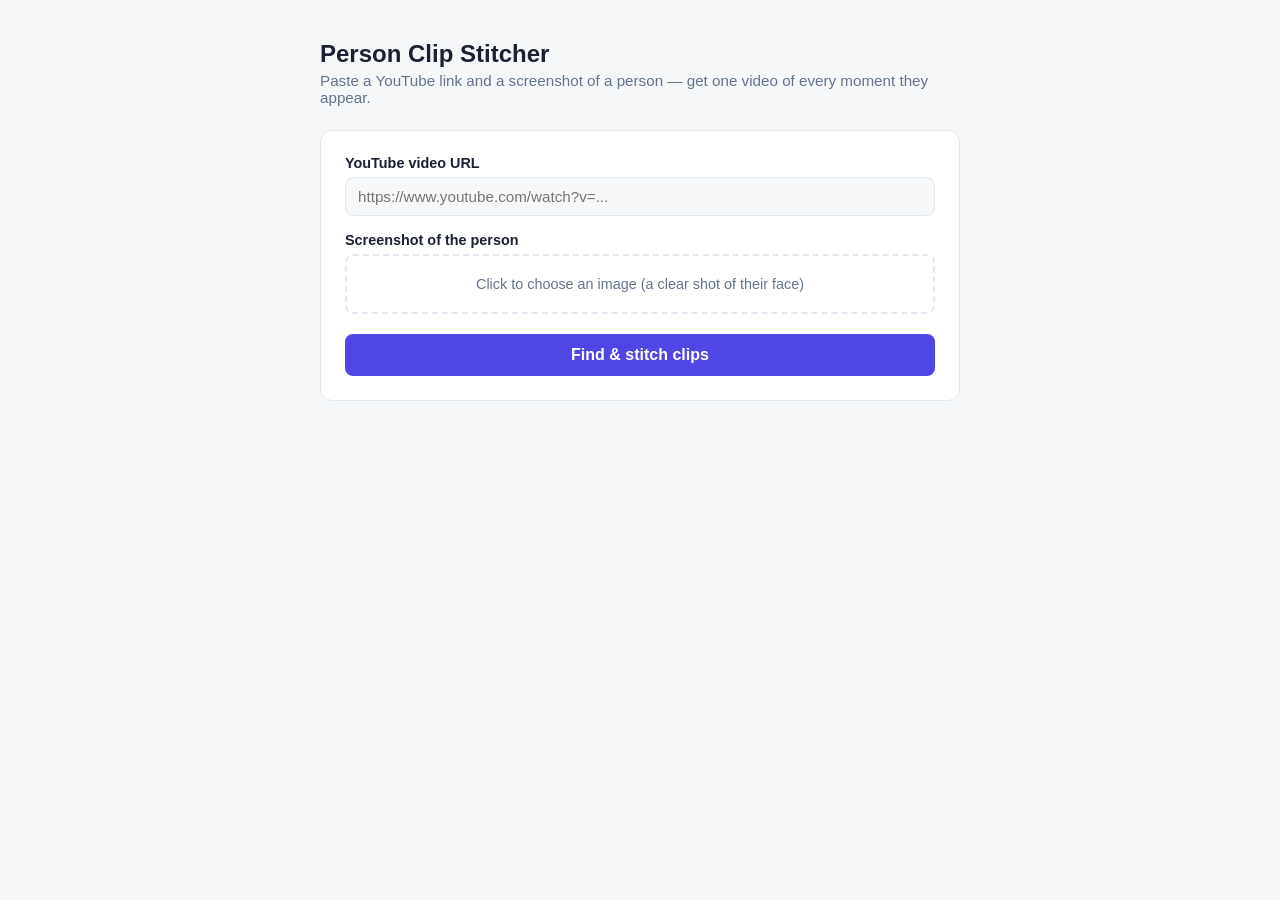
==== static/index.html @ 360a57e0 "Initial commit: person clip stitcher app - FastAPI web app to find and stitch all clips of a person " ====
<!doctype html>
<html lang="en">
<head>
<meta charset="utf-8">
<meta name="viewport" content="width=device-width, initial-scale=1">
<title>Person Clip Stitcher</title>
<style>
  :root {
    --bg: #f6f7f9; --card: #ffffff; --text: #1a2130; --muted: #64748b;
    --accent: #4f46e5; --accent-2: #6366f1; --border: #e2e8f0; --error: #dc2626;
  }
  @media (prefers-color-scheme: dark) {
    :root {
      --bg: #0f1420; --card: #1a2130; --text: #e8ecf4; --muted: #94a3b8;
      --accent: #818cf8; --accent-2: #6366f1; --border: #2d3748; --error: #f87171;
    }
  }
  * { box-sizing: border-box; margin: 0; }
  body {
    font-family: -apple-system, BlinkMacSystemFont, "Segoe UI", Roboto, sans-serif;
    background: var(--bg); color: var(--text); min-height: 100vh;
    display: flex; justify-content: center; padding: 40px 16px;
  }
  main { width: 100%; max-width: 640px; }
  h1 { font-size: 1.5rem; margin-bottom: 4px; }
  .sub { color: var(--muted); margin-bottom: 24px; font-size: 0.95rem; }
  .card {
    background: var(--card); border: 1px solid var(--border);
    border-radius: 12px; padding: 24px; margin-bottom: 20px;
  }
  label { display: block; font-weight: 600; font-size: 0.9rem; margin: 16px 0 6px; }
  label:first-child { margin-top: 0; }
  input[type="url"] {
    width: 100%; padding: 10px 12px; border: 1px solid var(--border);
    border-radius: 8px; background: var(--bg); color: var(--text); font-size: 0.95rem;
  }
  input[type="url"]:focus { outline: 2px solid var(--accent); outline-offset: -1px; }
  .drop {
    border: 2px dashed var(--border); border-radius: 8px; padding: 20px;
    text-align: center; color: var(--muted); cursor: pointer; font-size: 0.9rem;
  }
  .drop.has-file { border-color: var(--accent); color: var(--text); }
  .drop img { max-height: 120px; max-width: 100%; border-radius: 6px; margin-top: 10px; }
  button {
    margin-top: 20px; width: 100%; padding: 12px; border: none; border-radius: 8px;
    background: var(--accent); color: #fff; font-size: 1rem; font-weight: 600; cursor: pointer;
  }
  button:hover:not(:disabled) { background: var(--accent-2); }
  button:disabled { opacity: 0.5; cursor: not-allowed; }
  .hidden { display: none; }
  .bar-track {
    height: 10px; background: var(--bg); border: 1px solid var(--border);
    border-radius: 5px; overflow: hidden; margin: 12px 0 8px;
  }
  .bar-fill {
    height: 100%; width: 0%; border-radius: 5px;
    background: linear-gradient(90deg, var(--accent), var(--accent-2));
    transition: width 0.6s ease;
  }
  .status-msg { color: var(--muted); font-size: 0.9rem; }
  .error { color: var(--error); font-size: 0.9rem; margin-top: 12px; }
  video { width: 100%; border-radius: 8px; background: #000; margin-top: 8px; }
  .stats { color: var(--muted); font-size: 0.85rem; margin-top: 10px; }
  a.dl { color: var(--accent); font-size: 0.9rem; }
</style>
</head>
<body>
<main>
  <h1>Person Clip Stitcher</h1>
  <p class="sub">Paste a YouTube link and a screenshot of a person — get one video of every moment they appear.</p>

  <div class="card">
    <form id="form">
      <label for="url">YouTube video URL</label>
      <input type="url" id="url" required placeholder="https://www.youtube.com/watch?v=...">

      <label>Screenshot of the person</label>
      <div class="drop" id="drop">
        <span id="drop-text">Click to choose an image (a clear shot of their face)</span>
        <img id="preview" class="hidden" alt="">
        <input type="file" id="file" accept="image/*" hidden>
      </div>

      <button type="submit" id="go">Find &amp; stitch clips</button>
      <p class="error hidden" id="form-error"></p>
    </form>
  </div>

  <div class="card hidden" id="progress-card">
    <strong id="stage-label">Working...</strong>
    <div class="bar-track"><div class="bar-fill" id="bar"></div></div>
    <p class="status-msg" id="status-msg"></p>
  </div>

  <div class="card hidden" id="result-card">
    <strong>Your stitched video</strong>
    <video id="player" controls playsinline></video>
    <p class="stats" id="stats"></p>
    <a class="dl" id="download" download="person_clips.mp4">Download video</a>
  </div>
</main>

<script>
const $ = id => document.getElementById(id);
const stageNames = {
  start: "Starting", reference: "Reading screenshot", download: "Downloading video",
  scan: "Scanning for the person", refine: "Refining clip boundaries",
  stitch: "Cutting & stitching", done: "Done",
};
let pollTimer = null;

$("drop").addEventListener("click", () => $("file").click());
$("file").addEventListener("change", () => {
  const f = $("file").files[0];
  if (!f) return;
  $("drop").classList.add("has-file");
  $("drop-text").textContent = f.name;
  $("preview").src = URL.createObjectURL(f);
  $("preview").classList.remove("hidden");
});

$("form").addEventListener("submit", async e => {
  e.preventDefault();
  $("form-error").classList.add("hidden");
  const f = $("file").files[0];
  if (!f) { showFormError("Please choose a screenshot image."); return; }

  const body = new FormData();
  body.append("url", $("url").value);
  body.append("screenshot", f);

  $("go").disabled = true;
  $("result-card").classList.add("hidden");
  try {
    const res = await fetch("/api/jobs", { method: "POST", body });
    if (!res.ok) throw new Error((await res.json()).detail || "Failed to start job.");
    const { id } = await res.json();
    $("progress-card").classList.remove("hidden");
    poll(id);
  } catch (err) {
    showFormError(err.message);
    $("go").disabled = false;
  }
});

function showFormError(msg) {
  $("form-error").textContent = msg;
  $("form-error").classList.remove("hidden");
}

function poll(id) {
  clearInterval(pollTimer);
  pollTimer = setInterval(async () => {
    let job;
    try {
      const res = await fetch(`/api/jobs/${id}`);
      if (!res.ok) throw new Error("Lost contact with the job.");
      job = await res.json();
    } catch (err) {
      finish(); showFormError(err.message); return;
    }
    $("stage-label").textContent = stageNames[job.stage] || "Working";
    $("bar").style.width = job.progress + "%";
    $("status-msg").textContent = job.message;

    if (job.status === "done") {
      finish();
      $("progress-card").classList.add("hidden");
      $("result-card").classList.remove("hidden");
      $("player").src = `/api/jobs/${id}/output`;
      $("download").href = `/api/jobs/${id}/output`;
      const r = job.result || {};
      $("stats").textContent =
        `${r.clip_count} clip(s) · ${r.output_duration}s of footage from a ${r.source_duration}s video`;
    } else if (job.status === "error") {
      finish();
      $("progress-card").classList.add("hidden");
      showFormError(job.message);
    }
  }, 1000);
}

function finish() {
  clearInterval(pollTimer);
  $("go").disabled = false;
}
</script>
</body>
</html>
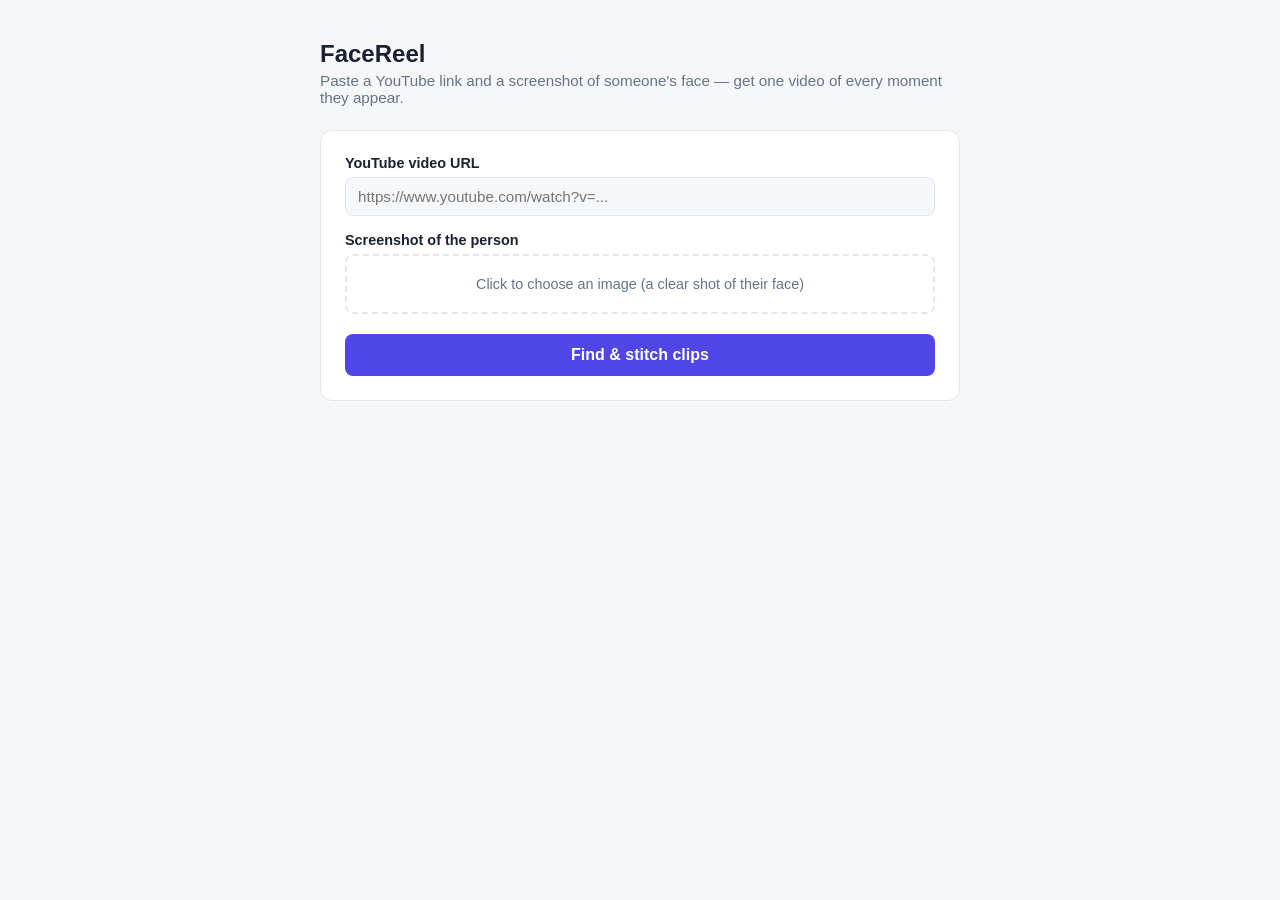
==== commit d563f3b6: "Rename to FaceReel Co-Authored-By: Claude Haiku 4.5 <noreply@anthropic.com>" ====
--- a/static/index.html
+++ b/static/index.html
@@ -3,7 +3,7 @@
 <head>
 <meta charset="utf-8">
 <meta name="viewport" content="width=device-width, initial-scale=1">
-<title>Person Clip Stitcher</title>
+<title>FaceReel</title>
 <style>
   :root {
     --bg: #f6f7f9; --card: #ffffff; --text: #1a2130; --muted: #64748b;
@@ -66,8 +66,8 @@
 </head>
 <body>
 <main>
-  <h1>Person Clip Stitcher</h1>
-  <p class="sub">Paste a YouTube link and a screenshot of a person — get one video of every moment they appear.</p>
+  <h1>FaceReel</h1>
+  <p class="sub">Paste a YouTube link and a screenshot of someone's face — get one video of every moment they appear.</p>
 
   <div class="card">
     <form id="form">
@@ -96,7 +96,7 @@
     <strong>Your stitched video</strong>
     <video id="player" controls playsinline></video>
     <p class="stats" id="stats"></p>
-    <a class="dl" id="download" download="person_clips.mp4">Download video</a>
+    <a class="dl" id="download" download="facereel.mp4">Download video</a>
   </div>
 </main>
 
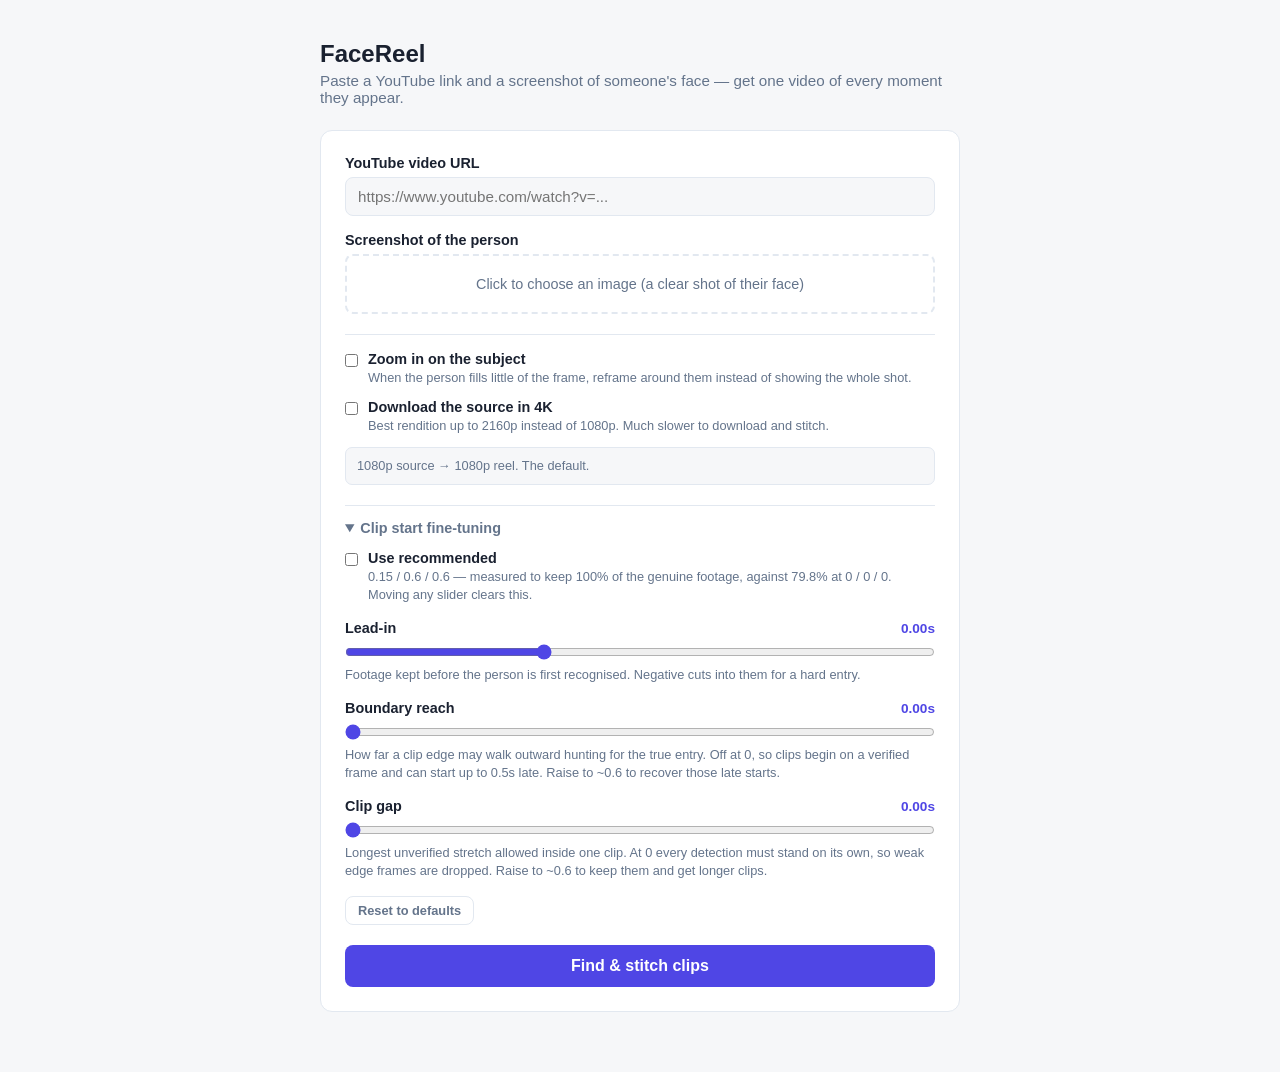
==== commit 970b55b6: "Add clip-boundary tuning, auto-zoom, and unique download names Clip boundaries - Expose lead-in, bou" ====
--- a/static/index.html
+++ b/static/index.html
@@ -57,6 +57,38 @@
     background: linear-gradient(90deg, var(--accent), var(--accent-2));
     transition: width 0.6s ease;
   }
+  .toggle-row {
+    display: flex; gap: 10px; align-items: flex-start; margin-top: 20px;
+    border-top: 1px solid var(--border); padding-top: 16px;
+  }
+  .toggle-row.no-rule { border-top: none; padding-top: 0; margin-top: 12px; }
+  .toggle-row.rec-row { margin-top: 14px; }
+  .toggle-row input { margin-top: 3px; accent-color: var(--accent); flex: none; }
+  .toggle-row label { margin: 0; cursor: pointer; }
+  .outcome {
+    margin-top: 12px; padding: 9px 11px; border-radius: 7px; background: var(--bg);
+    border: 1px solid var(--border); color: var(--muted); font-size: 0.8rem;
+    line-height: 1.45;
+  }
+  details.tuning { margin-top: 20px; border-top: 1px solid var(--border); padding-top: 14px; }
+  details.tuning summary {
+    cursor: pointer; font-weight: 600; font-size: 0.9rem; color: var(--muted);
+  }
+  details.tuning summary:hover { color: var(--text); }
+  .knob { margin-top: 16px; }
+  .knob-head { display: flex; justify-content: space-between; align-items: baseline; }
+  .knob-head label { margin: 0; }
+  .knob-val {
+    font-variant-numeric: tabular-nums; font-size: 0.85rem; font-weight: 600;
+    color: var(--accent);
+  }
+  .knob-hint { color: var(--muted); font-size: 0.8rem; margin-top: 2px; line-height: 1.4; }
+  input[type="range"] { width: 100%; margin-top: 8px; accent-color: var(--accent); }
+  .reset {
+    margin-top: 16px; width: auto; padding: 6px 12px; font-size: 0.8rem;
+    background: transparent; color: var(--muted); border: 1px solid var(--border);
+  }
+  .reset:hover:not(:disabled) { background: var(--bg); color: var(--text); }
   .status-msg { color: var(--muted); font-size: 0.9rem; }
   .error { color: var(--error); font-size: 0.9rem; margin-top: 12px; }
   video { width: 100%; border-radius: 8px; background: #000; margin-top: 8px; }
@@ -81,6 +113,74 @@
         <input type="file" id="file" accept="image/*" hidden>
       </div>
 
+      <div class="toggle-row">
+        <input type="checkbox" id="zoom">
+        <div>
+          <label for="zoom">Zoom in on the subject</label>
+          <p class="knob-hint">When the person fills little of the frame, reframe
+            around them instead of showing the whole shot.</p>
+        </div>
+      </div>
+
+      <div class="toggle-row no-rule">
+        <input type="checkbox" id="hi_res">
+        <div>
+          <label for="hi_res">Download the source in 4K</label>
+          <p class="knob-hint">Best rendition up to 2160p instead of 1080p. Much
+            slower to download and stitch.</p>
+        </div>
+      </div>
+
+      <p class="outcome" id="outcome"></p>
+
+      <details class="tuning" open>
+        <summary>Clip start fine-tuning</summary>
+
+        <div class="toggle-row no-rule rec-row">
+          <input type="checkbox" id="recommended">
+          <div>
+            <label for="recommended">Use recommended</label>
+            <p class="knob-hint">0.15 / 0.6 / 0.6 — measured to keep 100% of the
+              genuine footage, against 79.8% at 0 / 0 / 0. Moving any slider
+              clears this.</p>
+          </div>
+        </div>
+
+        <div class="knob">
+          <div class="knob-head">
+            <label for="lead_in">Lead-in</label>
+            <span class="knob-val" id="lead_in-val"></span>
+          </div>
+          <input type="range" id="lead_in" min="-0.5" max="1" step="0.05" value="0">
+          <p class="knob-hint">Footage kept before the person is first recognised.
+            Negative cuts into them for a hard entry.</p>
+        </div>
+
+        <div class="knob">
+          <div class="knob-head">
+            <label for="boundary_reach">Boundary reach</label>
+            <span class="knob-val" id="boundary_reach-val"></span>
+          </div>
+          <input type="range" id="boundary_reach" min="0" max="3" step="0.1" value="0">
+          <p class="knob-hint">How far a clip edge may walk outward hunting for the
+            true entry. Off at 0, so clips begin on a verified frame and can start
+            up to 0.5s late. Raise to ~0.6 to recover those late starts.</p>
+        </div>
+
+        <div class="knob">
+          <div class="knob-head">
+            <label for="clip_gap">Clip gap</label>
+            <span class="knob-val" id="clip_gap-val"></span>
+          </div>
+          <input type="range" id="clip_gap" min="0" max="3" step="0.1" value="0">
+          <p class="knob-hint">Longest unverified stretch allowed inside one clip.
+            At 0 every detection must stand on its own, so weak edge frames are
+            dropped. Raise to ~0.6 to keep them and get longer clips.</p>
+        </div>
+
+        <button type="button" class="reset" id="reset-tuning">Reset to defaults</button>
+      </details>
+
       <button type="submit" id="go">Find &amp; stitch clips</button>
       <p class="error hidden" id="form-error"></p>
     </form>
@@ -105,9 +205,53 @@
 const stageNames = {
   start: "Starting", reference: "Reading screenshot", download: "Downloading video",
   scan: "Scanning for the person", refine: "Refining clip boundaries",
-  stitch: "Cutting & stitching", done: "Done",
+  track: "Measuring framing", stitch: "Cutting & stitching", done: "Done",
 };
 let pollTimer = null;
+
+// slider id -> default, mirroring pipeline.Tuning
+const knobs = { lead_in: 0, boundary_reach: 0, clip_gap: 0 };
+// full recall at minimum excess; reach/gap past 0.6 add junk without adding footage
+const recommended = { lead_in: 0.15, boundary_reach: 0.6, clip_gap: 0.6 };
+
+function showKnob(id) {
+  $(`${id}-val`).textContent = (+$(id).value).toFixed(2) + "s";
+}
+// the checkbox reflects the sliders rather than driving them, so dragging a
+// slider back onto the recommended values re-ticks it and any edit clears it
+function syncRecommended() {
+  $("recommended").checked = Object.entries(recommended)
+    .every(([id, v]) => Math.abs(+$(id).value - v) < 1e-9);
+}
+function setKnobs(values) {
+  for (const [id, v] of Object.entries(values)) {
+    $(id).value = v;
+    showKnob(id);
+  }
+  syncRecommended();
+}
+
+for (const id of Object.keys(knobs)) {
+  $(id).addEventListener("input", () => { showKnob(id); syncRecommended(); });
+}
+$("recommended").addEventListener("change", () =>
+  setKnobs($("recommended").checked ? recommended : knobs));
+$("reset-tuning").addEventListener("click", () => setKnobs(knobs));
+setKnobs(knobs);
+
+// the two toggles interact, so spell out what the combination actually does
+const outcomes = {
+  "true,true":   "4K source → 1080p reel. A 2× crop is native pixels, so reframed clips stay sharp. Slowest option.",
+  "true,false":  "1080p source → 1080p reel. Zoom is a real upscale, so reframed clips will look soft.",
+  "false,true":  "4K source → 4K reel. Sharpest and by far the largest files; no reframing.",
+  "false,false": "1080p source → 1080p reel. The default.",
+};
+function showOutcome() {
+  $("outcome").textContent = outcomes[`${$("zoom").checked},${$("hi_res").checked}`];
+}
+$("zoom").addEventListener("change", showOutcome);
+$("hi_res").addEventListener("change", showOutcome);
+showOutcome();
 
 $("drop").addEventListener("click", () => $("file").click());
 $("file").addEventListener("change", () => {
@@ -128,6 +272,9 @@
   const body = new FormData();
   body.append("url", $("url").value);
   body.append("screenshot", f);
+  for (const id of Object.keys(knobs)) body.append(id, $(id).value);
+  body.append("zoom", $("zoom").checked);
+  body.append("hi_res", $("hi_res").checked);
 
   $("go").disabled = true;
   $("result-card").classList.add("hidden");
@@ -167,11 +314,16 @@
       finish();
       $("progress-card").classList.add("hidden");
       $("result-card").classList.remove("hidden");
+      const r = job.result || {}, t = job.tuning || {};
       $("player").src = `/api/jobs/${id}/output`;
       $("download").href = `/api/jobs/${id}/output`;
-      const r = job.result || {};
+      // this attribute wins over the server's Content-Disposition for
+      // same-origin links, so it has to carry the real name
+      $("download").download = r.filename || "facereel.mp4";
       $("stats").textContent =
-        `${r.clip_count} clip(s) · ${r.output_duration}s of footage from a ${r.source_duration}s video`;
+        `${r.clip_count} clip(s) · ${r.output_duration}s of footage from a ${r.source_duration}s video` +
+        ` · ${r.resolution}` + (t.zoom ? ` · ${r.zoomed_clips} zoomed` : "") +
+        ` · lead-in ${t.lead_in}s, reach ${t.boundary_reach}s, gap ${t.clip_gap}s`;
     } else if (job.status === "error") {
       finish();
       $("progress-card").classList.add("hidden");
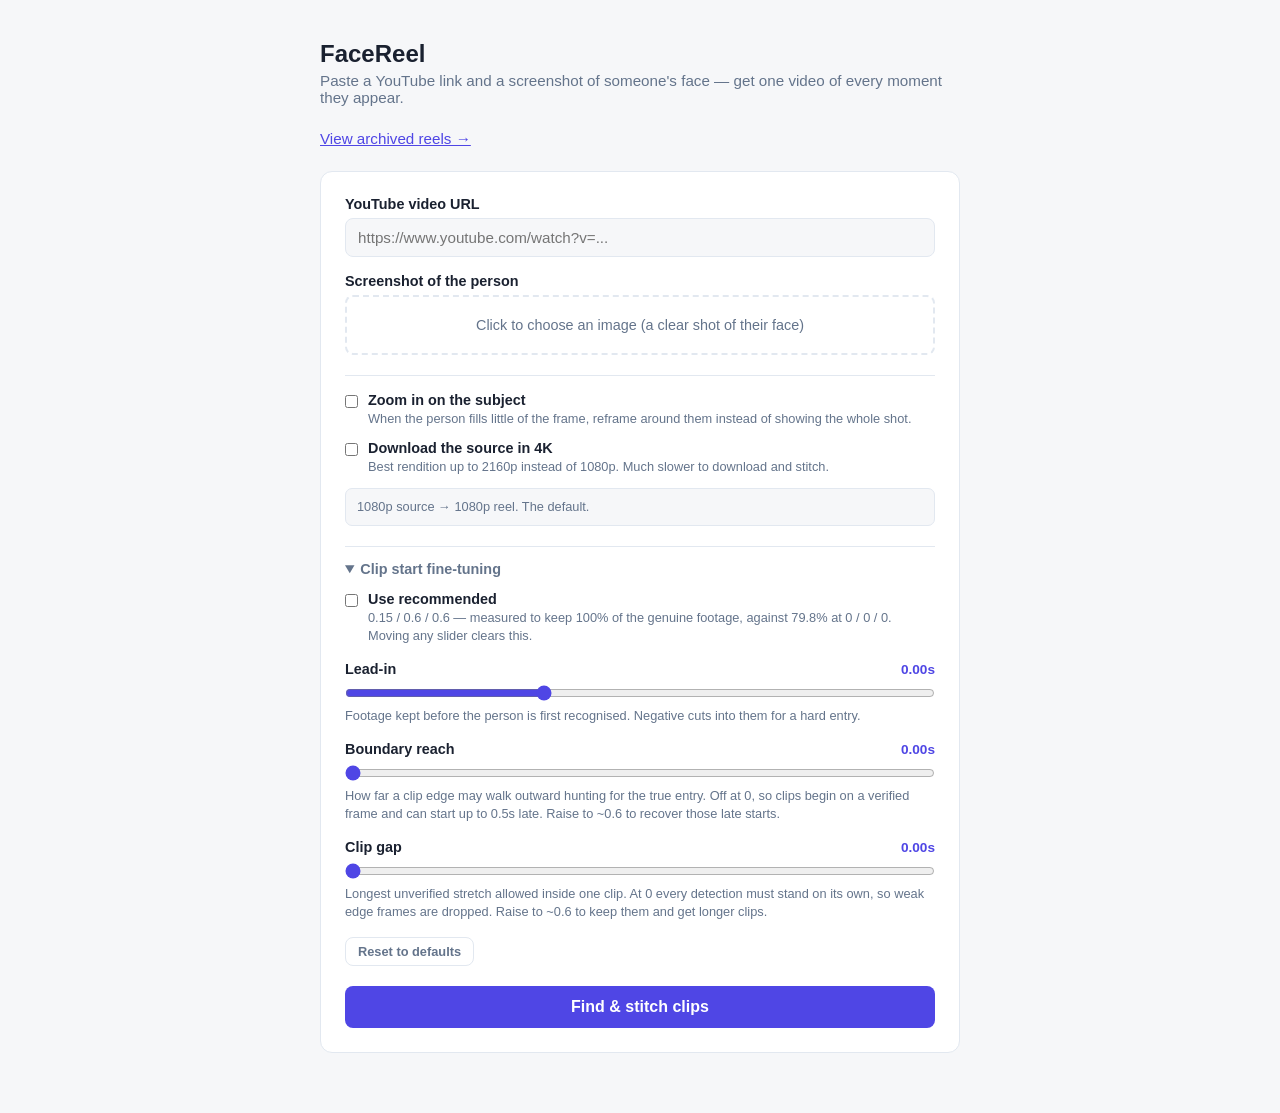
==== commit 204eda9b: "Add reel archive: persist finished reels past a restart storage/jobs/ is wiped at every startup beca" ====
--- a/static/index.html
+++ b/static/index.html
@@ -24,6 +24,7 @@
   main { width: 100%; max-width: 640px; }
   h1 { font-size: 1.5rem; margin-bottom: 4px; }
   .sub { color: var(--muted); margin-bottom: 24px; font-size: 0.95rem; }
+  .sub a { color: var(--accent); }
   .card {
     background: var(--card); border: 1px solid var(--border);
     border-radius: 12px; padding: 24px; margin-bottom: 20px;
@@ -100,6 +101,7 @@
 <main>
   <h1>FaceReel</h1>
   <p class="sub">Paste a YouTube link and a screenshot of someone's face — get one video of every moment they appear.</p>
+  <p class="sub"><a href="/archive">View archived reels &rarr;</a></p>
 
   <div class="card">
     <form id="form">
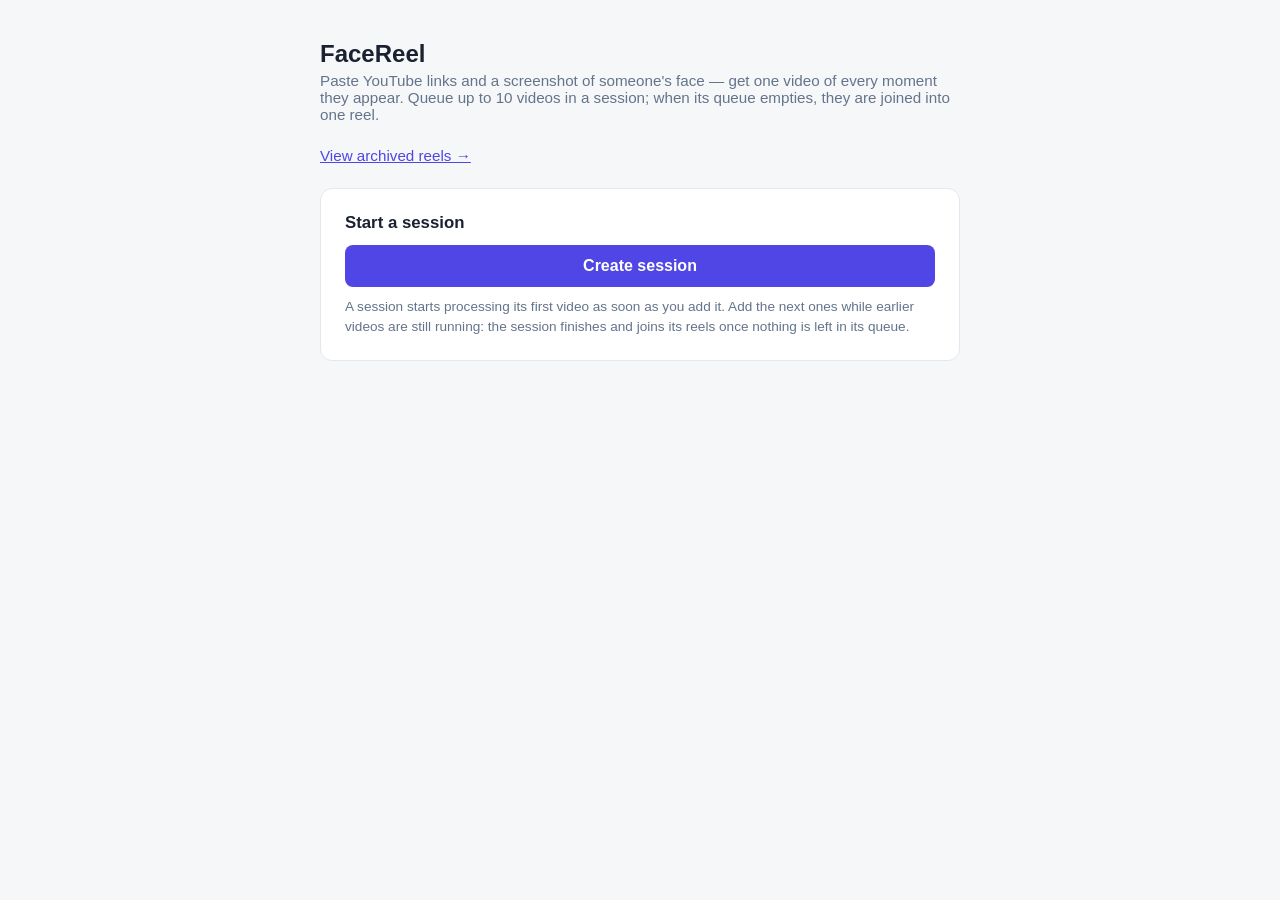
==== commit 8c504b27: "Add sessions: queue up to 10 videos and join them into one reel The old model was one thread per job" ====
--- a/static/index.html
+++ b/static/index.html
@@ -23,321 +23,135 @@
   }
   main { width: 100%; max-width: 640px; }
   h1 { font-size: 1.5rem; margin-bottom: 4px; }
+  h2 { font-size: 1.05rem; margin-bottom: 12px; }
   .sub { color: var(--muted); margin-bottom: 24px; font-size: 0.95rem; }
   .sub a { color: var(--accent); }
   .card {
     background: var(--card); border: 1px solid var(--border);
     border-radius: 12px; padding: 24px; margin-bottom: 20px;
   }
-  label { display: block; font-weight: 600; font-size: 0.9rem; margin: 16px 0 6px; }
-  label:first-child { margin-top: 0; }
-  input[type="url"] {
-    width: 100%; padding: 10px 12px; border: 1px solid var(--border);
-    border-radius: 8px; background: var(--bg); color: var(--text); font-size: 0.95rem;
-  }
-  input[type="url"]:focus { outline: 2px solid var(--accent); outline-offset: -1px; }
-  .drop {
-    border: 2px dashed var(--border); border-radius: 8px; padding: 20px;
-    text-align: center; color: var(--muted); cursor: pointer; font-size: 0.9rem;
-  }
-  .drop.has-file { border-color: var(--accent); color: var(--text); }
-  .drop img { max-height: 120px; max-width: 100%; border-radius: 6px; margin-top: 10px; }
+  .hidden { display: none; }
   button {
-    margin-top: 20px; width: 100%; padding: 12px; border: none; border-radius: 8px;
+    width: 100%; padding: 12px; border: none; border-radius: 8px;
     background: var(--accent); color: #fff; font-size: 1rem; font-weight: 600; cursor: pointer;
   }
   button:hover:not(:disabled) { background: var(--accent-2); }
   button:disabled { opacity: 0.5; cursor: not-allowed; }
-  .hidden { display: none; }
-  .bar-track {
-    height: 10px; background: var(--bg); border: 1px solid var(--border);
-    border-radius: 5px; overflow: hidden; margin: 12px 0 8px;
+  .hint { color: var(--muted); font-size: 0.85rem; margin-top: 10px; line-height: 1.45; }
+  .error { color: var(--error); font-size: 0.9rem; margin-top: 12px; }
+  .sessions { list-style: none; padding: 0; }
+  .sessions li {
+    display: flex; gap: 12px; align-items: center; padding: 12px 0;
+    border-top: 1px solid var(--border);
   }
-  .bar-fill {
-    height: 100%; width: 0%; border-radius: 5px;
-    background: linear-gradient(90deg, var(--accent), var(--accent-2));
-    transition: width 0.6s ease;
+  .sessions li:first-child { border-top: none; padding-top: 0; }
+  .s-body { flex: 1; min-width: 0; }
+  .s-title { font-weight: 600; overflow: hidden; text-overflow: ellipsis; white-space: nowrap; }
+  .s-meta { color: var(--muted); font-size: 0.82rem; margin-top: 2px; }
+  .s-meta code { font-size: 0.8rem; }
+  a.join {
+    flex: none; color: #fff; background: var(--accent); text-decoration: none;
+    font-weight: 600; font-size: 0.9rem; padding: 8px 16px; border-radius: 8px;
   }
-  .toggle-row {
-    display: flex; gap: 10px; align-items: flex-start; margin-top: 20px;
-    border-top: 1px solid var(--border); padding-top: 16px;
-  }
-  .toggle-row.no-rule { border-top: none; padding-top: 0; margin-top: 12px; }
-  .toggle-row.rec-row { margin-top: 14px; }
-  .toggle-row input { margin-top: 3px; accent-color: var(--accent); flex: none; }
-  .toggle-row label { margin: 0; cursor: pointer; }
-  .outcome {
-    margin-top: 12px; padding: 9px 11px; border-radius: 7px; background: var(--bg);
-    border: 1px solid var(--border); color: var(--muted); font-size: 0.8rem;
-    line-height: 1.45;
-  }
-  details.tuning { margin-top: 20px; border-top: 1px solid var(--border); padding-top: 14px; }
-  details.tuning summary {
-    cursor: pointer; font-weight: 600; font-size: 0.9rem; color: var(--muted);
-  }
-  details.tuning summary:hover { color: var(--text); }
-  .knob { margin-top: 16px; }
-  .knob-head { display: flex; justify-content: space-between; align-items: baseline; }
-  .knob-head label { margin: 0; }
-  .knob-val {
-    font-variant-numeric: tabular-nums; font-size: 0.85rem; font-weight: 600;
-    color: var(--accent);
-  }
-  .knob-hint { color: var(--muted); font-size: 0.8rem; margin-top: 2px; line-height: 1.4; }
-  input[type="range"] { width: 100%; margin-top: 8px; accent-color: var(--accent); }
-  .reset {
-    margin-top: 16px; width: auto; padding: 6px 12px; font-size: 0.8rem;
-    background: transparent; color: var(--muted); border: 1px solid var(--border);
-  }
-  .reset:hover:not(:disabled) { background: var(--bg); color: var(--text); }
-  .status-msg { color: var(--muted); font-size: 0.9rem; }
-  .error { color: var(--error); font-size: 0.9rem; margin-top: 12px; }
-  video { width: 100%; border-radius: 8px; background: #000; margin-top: 8px; }
-  .stats { color: var(--muted); font-size: 0.85rem; margin-top: 10px; }
-  a.dl { color: var(--accent); font-size: 0.9rem; }
+  a.join:hover { background: var(--accent-2); }
 </style>
 </head>
 <body>
 <main>
   <h1>FaceReel</h1>
-  <p class="sub">Paste a YouTube link and a screenshot of someone's face — get one video of every moment they appear.</p>
+  <p class="sub">Paste YouTube links and a screenshot of someone's face — get one video of every
+    moment they appear. Queue up to 10 videos in a session; when its queue empties, they are joined
+    into one reel.</p>
   <p class="sub"><a href="/archive">View archived reels &rarr;</a></p>
 
-  <div class="card">
-    <form id="form">
-      <label for="url">YouTube video URL</label>
-      <input type="url" id="url" required placeholder="https://www.youtube.com/watch?v=...">
-
-      <label>Screenshot of the person</label>
-      <div class="drop" id="drop">
-        <span id="drop-text">Click to choose an image (a clear shot of their face)</span>
-        <img id="preview" class="hidden" alt="">
-        <input type="file" id="file" accept="image/*" hidden>
-      </div>
-
-      <div class="toggle-row">
-        <input type="checkbox" id="zoom">
-        <div>
-          <label for="zoom">Zoom in on the subject</label>
-          <p class="knob-hint">When the person fills little of the frame, reframe
-            around them instead of showing the whole shot.</p>
-        </div>
-      </div>
-
-      <div class="toggle-row no-rule">
-        <input type="checkbox" id="hi_res">
-        <div>
-          <label for="hi_res">Download the source in 4K</label>
-          <p class="knob-hint">Best rendition up to 2160p instead of 1080p. Much
-            slower to download and stitch.</p>
-        </div>
-      </div>
-
-      <p class="outcome" id="outcome"></p>
-
-      <details class="tuning" open>
-        <summary>Clip start fine-tuning</summary>
-
-        <div class="toggle-row no-rule rec-row">
-          <input type="checkbox" id="recommended">
-          <div>
-            <label for="recommended">Use recommended</label>
-            <p class="knob-hint">0.15 / 0.6 / 0.6 — measured to keep 100% of the
-              genuine footage, against 79.8% at 0 / 0 / 0. Moving any slider
-              clears this.</p>
-          </div>
-        </div>
-
-        <div class="knob">
-          <div class="knob-head">
-            <label for="lead_in">Lead-in</label>
-            <span class="knob-val" id="lead_in-val"></span>
-          </div>
-          <input type="range" id="lead_in" min="-0.5" max="1" step="0.05" value="0">
-          <p class="knob-hint">Footage kept before the person is first recognised.
-            Negative cuts into them for a hard entry.</p>
-        </div>
-
-        <div class="knob">
-          <div class="knob-head">
-            <label for="boundary_reach">Boundary reach</label>
-            <span class="knob-val" id="boundary_reach-val"></span>
-          </div>
-          <input type="range" id="boundary_reach" min="0" max="3" step="0.1" value="0">
-          <p class="knob-hint">How far a clip edge may walk outward hunting for the
-            true entry. Off at 0, so clips begin on a verified frame and can start
-            up to 0.5s late. Raise to ~0.6 to recover those late starts.</p>
-        </div>
-
-        <div class="knob">
-          <div class="knob-head">
-            <label for="clip_gap">Clip gap</label>
-            <span class="knob-val" id="clip_gap-val"></span>
-          </div>
-          <input type="range" id="clip_gap" min="0" max="3" step="0.1" value="0">
-          <p class="knob-hint">Longest unverified stretch allowed inside one clip.
-            At 0 every detection must stand on its own, so weak edge frames are
-            dropped. Raise to ~0.6 to keep them and get longer clips.</p>
-        </div>
-
-        <button type="button" class="reset" id="reset-tuning">Reset to defaults</button>
-      </details>
-
-      <button type="submit" id="go">Find &amp; stitch clips</button>
-      <p class="error hidden" id="form-error"></p>
-    </form>
+  <div class="card hidden" id="running">
+    <h2>Running sessions</h2>
+    <ul class="sessions" id="sessions"></ul>
   </div>
 
-  <div class="card hidden" id="progress-card">
-    <strong id="stage-label">Working...</strong>
-    <div class="bar-track"><div class="bar-fill" id="bar"></div></div>
-    <p class="status-msg" id="status-msg"></p>
-  </div>
-
-  <div class="card hidden" id="result-card">
-    <strong>Your stitched video</strong>
-    <video id="player" controls playsinline></video>
-    <p class="stats" id="stats"></p>
-    <a class="dl" id="download" download="facereel.mp4">Download video</a>
+  <div class="card">
+    <h2 id="create-heading">Start a session</h2>
+    <button type="button" id="create">Create session</button>
+    <p class="hint">A session starts processing its first video as soon as you add it. Add the next
+      ones while earlier videos are still running: the session finishes and joins its reels once
+      nothing is left in its queue.</p>
+    <p class="error hidden" id="error"></p>
   </div>
 </main>
-
+<script src="/static/progress.js"></script>
 <script>
 const $ = id => document.getElementById(id);
-const stageNames = {
-  start: "Starting", reference: "Reading screenshot", download: "Downloading video",
-  scan: "Scanning for the person", refine: "Refining clip boundaries",
-  track: "Measuring framing", stitch: "Cutting & stitching", done: "Done",
-};
-let pollTimer = null;
 
-// slider id -> default, mirroring pipeline.Tuning
-const knobs = { lead_in: 0, boundary_reach: 0, clip_gap: 0 };
-// full recall at minimum excess; reach/gap past 0.6 add junk without adding footage
-const recommended = { lead_in: 0.15, boundary_reach: 0.6, clip_gap: 0.6 };
-
-function showKnob(id) {
-  $(`${id}-val`).textContent = (+$(id).value).toFixed(2) + "s";
+function el(tag, cls, text) {
+  const e = document.createElement(tag);
+  if (cls) e.className = cls;
+  if (text !== undefined) e.textContent = text;
+  return e;
 }
-// the checkbox reflects the sliders rather than driving them, so dragging a
-// slider back onto the recommended values re-ticks it and any edit clears it
-function syncRecommended() {
-  $("recommended").checked = Object.entries(recommended)
-    .every(([id, v]) => Math.abs(+$(id).value - v) < 1e-9);
+function fmtDate(iso) {
+  return new Date(iso).toLocaleString(undefined, {
+    month: "short", day: "numeric", hour: "2-digit", minute: "2-digit",
+  });
 }
-function setKnobs(values) {
-  for (const [id, v] of Object.entries(values)) {
-    $(id).value = v;
-    showKnob(id);
-  }
-  syncRecommended();
+function countsLine(s) {
+  const c = s.counts, parts = [];
+  if (s.state === "joining") parts.push("joining reels");
+  for (const k of ["processing", "waiting", "done", "failed"]) if (c[k]) parts.push(`${c[k]} ${k}`);
+  return parts.join(" · ") || "no videos yet";
 }
 
-for (const id of Object.keys(knobs)) {
-  $(id).addEventListener("input", () => { showKnob(id); syncRecommended(); });
-}
-$("recommended").addEventListener("change", () =>
-  setKnobs($("recommended").checked ? recommended : knobs));
-$("reset-tuning").addEventListener("click", () => setKnobs(knobs));
-setKnobs(knobs);
-
-// the two toggles interact, so spell out what the combination actually does
-const outcomes = {
-  "true,true":   "4K source → 1080p reel. A 2× crop is native pixels, so reframed clips stay sharp. Slowest option.",
-  "true,false":  "1080p source → 1080p reel. Zoom is a real upscale, so reframed clips will look soft.",
-  "false,true":  "4K source → 4K reel. Sharpest and by far the largest files; no reframing.",
-  "false,false": "1080p source → 1080p reel. The default.",
-};
-function showOutcome() {
-  $("outcome").textContent = outcomes[`${$("zoom").checked},${$("hi_res").checked}`];
-}
-$("zoom").addEventListener("change", showOutcome);
-$("hi_res").addEventListener("change", showOutcome);
-showOutcome();
-
-$("drop").addEventListener("click", () => $("file").click());
-$("file").addEventListener("change", () => {
-  const f = $("file").files[0];
-  if (!f) return;
-  $("drop").classList.add("has-file");
-  $("drop-text").textContent = f.name;
-  $("preview").src = URL.createObjectURL(f);
-  $("preview").classList.remove("hidden");
-});
-
-$("form").addEventListener("submit", async e => {
-  e.preventDefault();
-  $("form-error").classList.add("hidden");
-  const f = $("file").files[0];
-  if (!f) { showFormError("Please choose a screenshot image."); return; }
-
-  const body = new FormData();
-  body.append("url", $("url").value);
-  body.append("screenshot", f);
-  for (const id of Object.keys(knobs)) body.append(id, $(id).value);
-  body.append("zoom", $("zoom").checked);
-  body.append("hi_res", $("hi_res").checked);
-
-  $("go").disabled = true;
-  $("result-card").classList.add("hidden");
+$("create").addEventListener("click", async () => {
+  $("create").disabled = true;
   try {
-    const res = await fetch("/api/jobs", { method: "POST", body });
-    if (!res.ok) throw new Error((await res.json()).detail || "Failed to start job.");
-    const { id } = await res.json();
-    $("progress-card").classList.remove("hidden");
-    poll(id);
+    const res = await fetch("/api/sessions", { method: "POST" });
+    if (!res.ok) throw new Error("Could not create a session.");
+    location.href = `/session/${(await res.json()).id}`;
   } catch (err) {
-    showFormError(err.message);
-    $("go").disabled = false;
+    $("error").textContent = err.message;
+    $("error").classList.remove("hidden");
+    $("create").disabled = false;
   }
 });
 
-function showFormError(msg) {
-  $("form-error").textContent = msg;
-  $("form-error").classList.remove("hidden");
+// FR-001: the running sessions, then the option to create one. With none
+// running, only the create card shows.
+function render(sessions) {
+  $("running").classList.toggle("hidden", sessions.length === 0);
+  $("create-heading").textContent = sessions.length ? "Or start a new session" : "Start a session";
+  const list = $("sessions");
+  list.innerHTML = "";
+  for (const s of sessions) {
+    const li = el("li");
+    const body = el("div", "s-body");
+    body.appendChild(el("div", "s-title", s.title || s.first_url || "No videos yet"));
+    const meta = el("div", "s-meta");
+    meta.appendChild(el("code", null, s.id));
+    meta.appendChild(document.createTextNode(` · started ${fmtDate(s.created_at)} · ${countsLine(s)}`));
+    body.appendChild(meta);
+    li.appendChild(body);
+    const join = el("a", "join", "Join");
+    join.href = `/session/${s.id}`;
+    li.appendChild(join);
+    list.appendChild(li);
+  }
 }
 
-function poll(id) {
-  clearInterval(pollTimer);
-  pollTimer = setInterval(async () => {
-    let job;
-    try {
-      const res = await fetch(`/api/jobs/${id}`);
-      if (!res.ok) throw new Error("Lost contact with the job.");
-      job = await res.json();
-    } catch (err) {
-      finish(); showFormError(err.message); return;
-    }
-    $("stage-label").textContent = stageNames[job.stage] || "Working";
-    $("bar").style.width = job.progress + "%";
-    $("status-msg").textContent = job.message;
-
-    if (job.status === "done") {
-      finish();
-      $("progress-card").classList.add("hidden");
-      $("result-card").classList.remove("hidden");
-      const r = job.result || {}, t = job.tuning || {};
-      $("player").src = `/api/jobs/${id}/output`;
-      $("download").href = `/api/jobs/${id}/output`;
-      // this attribute wins over the server's Content-Disposition for
-      // same-origin links, so it has to carry the real name
-      $("download").download = r.filename || "facereel.mp4";
-      $("stats").textContent =
-        `${r.clip_count} clip(s) · ${r.output_duration}s of footage from a ${r.source_duration}s video` +
-        ` · ${r.resolution}` + (t.zoom ? ` · ${r.zoomed_clips} zoomed` : "") +
-        ` · lead-in ${t.lead_in}s, reach ${t.boundary_reach}s, gap ${t.clip_gap}s`;
-    } else if (job.status === "error") {
-      finish();
-      $("progress-card").classList.add("hidden");
-      showFormError(job.message);
-    }
-  }, 1000);
+async function poll() {
+  try {
+    const res = await fetch("/api/sessions");
+    if (res.ok) render((await res.json()).sessions);
+  } catch { /* transient; next tick retries */ }
 }
-
-function finish() {
-  clearInterval(pollTimer);
-  $("go").disabled = false;
-}
+// Every 2s while visible -- a chosen value, not a measured one (constitution
+// Principle II). This page lists sessions rather than tracking progress, so
+// it needn't match the 1s progress rate.
+let timer = null;
+function startPolling() { if (!timer) { poll(); timer = setInterval(poll, 2000); } }
+function stopPolling() { clearInterval(timer); timer = null; }
+document.addEventListener("visibilitychange", () => document.hidden ? stopPolling() : startPolling());
+// One fetch regardless of visibility, so a page opened in a background tab
+// isn't blank when the user switches to it; polling proper waits until visible.
+if (document.hidden) poll(); else startPolling();
 </script>
 </body>
 </html>
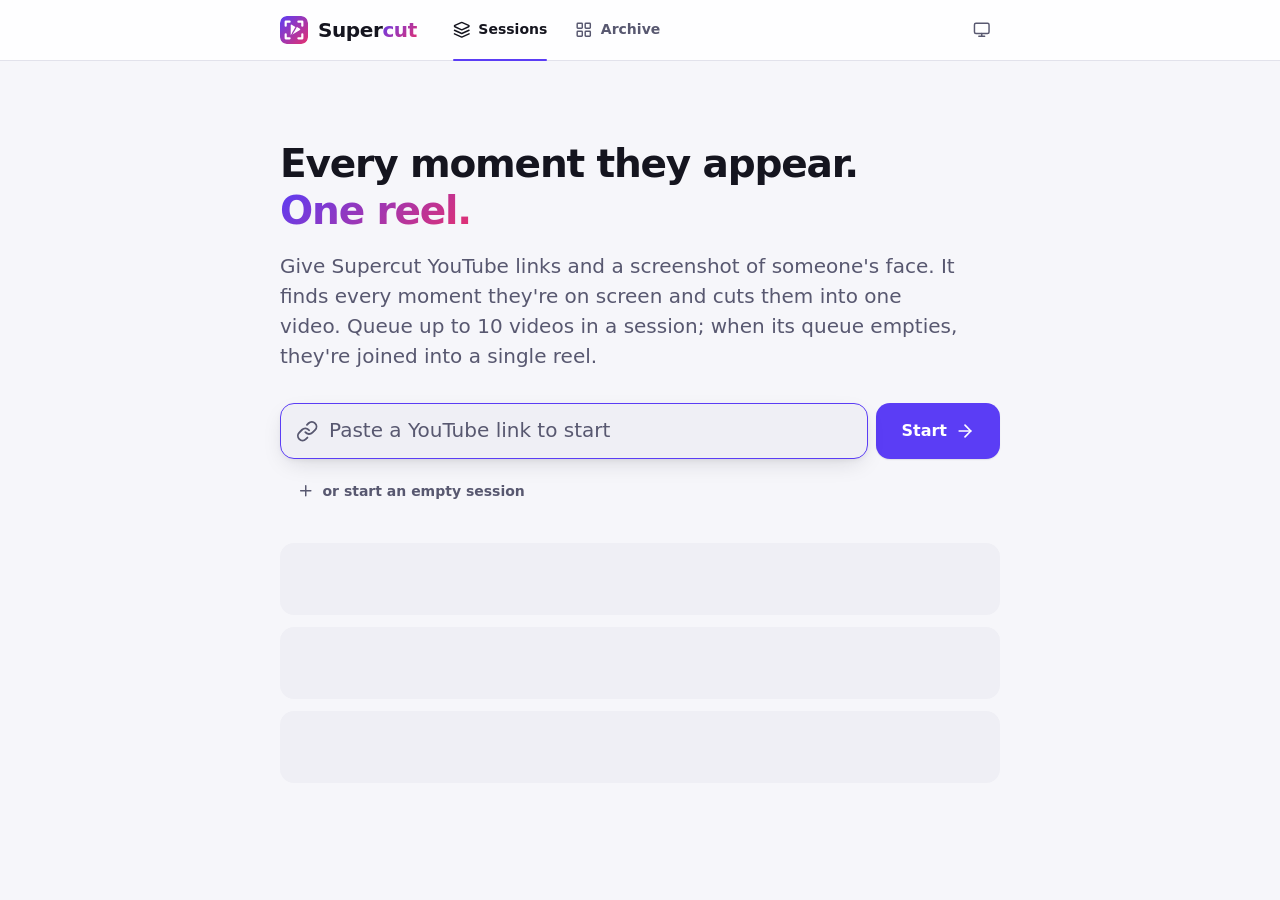
==== commit 9baa933d: "Rebrand to Supercut and rebuild the UI on one design system The three pages were plain cards on grey" ====
--- a/static/index.html
+++ b/static/index.html
@@ -2,144 +2,359 @@
 <html lang="en">
 <head>
 <meta charset="utf-8">
-<meta name="viewport" content="width=device-width, initial-scale=1">
-<title>FaceReel</title>
+<meta name="viewport" content="width=device-width, initial-scale=1, viewport-fit=cover">
+<title>Sessions · Supercut</title>
+<meta name="description" content="Every moment they appear, cut into one reel.">
+<!-- Theme, before the stylesheet and inline on purpose: it must set
+     data-theme before first paint or a forced theme flashes the other one
+     (004 research D2, FR-017). Identical copies in session.html and archive.html. -->
+<script>try{var t=localStorage.getItem("supercut.theme");if(t==="light"||t==="dark")document.documentElement.dataset.theme=t}catch(e){}</script>
+<link rel="stylesheet" href="/static/css/supercut.css">
+<link rel="icon" href="/static/brand/favicon.svg" type="image/svg+xml">
+<link rel="icon" href="/static/brand/favicon-32.png" sizes="32x32" type="image/png">
+<link rel="apple-touch-icon" href="/static/brand/apple-touch-icon.png">
+<link rel="manifest" href="/manifest.webmanifest">
+<meta name="theme-color" content="#F6F6FA" media="(prefers-color-scheme: light)">
+<meta name="theme-color" content="#0A0A10" media="(prefers-color-scheme: dark)">
+<meta name="apple-mobile-web-app-capable" content="yes">
+<meta name="apple-mobile-web-app-title" content="Supercut">
 <style>
-  :root {
-    --bg: #f6f7f9; --card: #ffffff; --text: #1a2130; --muted: #64748b;
-    --accent: #4f46e5; --accent-2: #6366f1; --border: #e2e8f0; --error: #dc2626;
-  }
-  @media (prefers-color-scheme: dark) {
-    :root {
-      --bg: #0f1420; --card: #1a2130; --text: #e8ecf4; --muted: #94a3b8;
-      --accent: #818cf8; --accent-2: #6366f1; --border: #2d3748; --error: #f87171;
-    }
-  }
-  * { box-sizing: border-box; margin: 0; }
-  body {
-    font-family: -apple-system, BlinkMacSystemFont, "Segoe UI", Roboto, sans-serif;
-    background: var(--bg); color: var(--text); min-height: 100vh;
-    display: flex; justify-content: center; padding: 40px 16px;
-  }
-  main { width: 100%; max-width: 640px; }
-  h1 { font-size: 1.5rem; margin-bottom: 4px; }
-  h2 { font-size: 1.05rem; margin-bottom: 12px; }
-  .sub { color: var(--muted); margin-bottom: 24px; font-size: 0.95rem; }
-  .sub a { color: var(--accent); }
-  .card {
-    background: var(--card); border: 1px solid var(--border);
-    border-radius: 12px; padding: 24px; margin-bottom: 20px;
-  }
-  .hidden { display: none; }
-  button {
-    width: 100%; padding: 12px; border: none; border-radius: 8px;
-    background: var(--accent); color: #fff; font-size: 1rem; font-weight: 600; cursor: pointer;
-  }
-  button:hover:not(:disabled) { background: var(--accent-2); }
-  button:disabled { opacity: 0.5; cursor: not-allowed; }
-  .hint { color: var(--muted); font-size: 0.85rem; margin-top: 10px; line-height: 1.45; }
-  .error { color: var(--error); font-size: 0.9rem; margin-top: 12px; }
-  .sessions { list-style: none; padding: 0; }
-  .sessions li {
-    display: flex; gap: 12px; align-items: center; padding: 12px 0;
-    border-top: 1px solid var(--border);
-  }
-  .sessions li:first-child { border-top: none; padding-top: 0; }
-  .s-body { flex: 1; min-width: 0; }
-  .s-title { font-weight: 600; overflow: hidden; text-overflow: ellipsis; white-space: nowrap; }
-  .s-meta { color: var(--muted); font-size: 0.82rem; margin-top: 2px; }
-  .s-meta code { font-size: 0.8rem; }
-  a.join {
-    flex: none; color: #fff; background: var(--accent); text-decoration: none;
-    font-weight: 600; font-size: 0.9rem; padding: 8px 16px; border-radius: 8px;
-  }
-  a.join:hover { background: var(--accent-2); }
+  /* page layout only; every colour, size and duration is a token */
+  .hero { padding: var(--s-7) 0 var(--s-6); }
+  .hero .display { margin-bottom: var(--s-4); }
+  .hero-sub { color: var(--muted); font-size: var(--fs-lg); max-width: 34em; line-height: 1.5; }
+  .hero-actions { margin-top: var(--s-3); display: flex; gap: var(--s-3); flex-wrap: wrap; align-items: center; }
+  .start { display: flex; gap: var(--s-2); margin-top: var(--s-6); }
+  .start-field { flex: 1; min-width: 0; }
+  .start .input-lg { box-shadow: var(--shadow-2); }
+  @media (max-width: 480px) { .start { flex-direction: column; } }
+  .session-thumbs { display: flex; flex: none; }
+  .session-thumbs .thumb { width: 72px; border-radius: var(--r-md); border: 2px solid var(--surface); }
+  .session-thumbs .thumb + .thumb { margin-left: -36px; }
+  @media (max-width: 480px) { .session-thumbs { display: none; } }
+  .steps { display: grid; grid-template-columns: repeat(3, 1fr); gap: var(--s-3); margin-top: var(--s-7); }
+  .step { padding: var(--s-4); }
+  .step-num {
+    width: 28px; height: 28px; border-radius: 50%; display: grid; place-items: center;
+    background: var(--gradient); color: var(--on-accent); font-size: var(--fs-xs); font-weight: var(--fw-bold);
+    margin-bottom: var(--s-3);
+  }
+  .step h3 { font-size: var(--fs-sm); margin-bottom: var(--s-1); }
+  .step p { color: var(--muted); font-size: var(--fs-xs); line-height: 1.5; }
+  @media (max-width: 640px) {
+    .hero { padding-top: var(--s-6); }
+    .hero .display { font-size: var(--fs-2xl); }
+    .hero-sub { font-size: var(--fs-md); }
+    .steps { grid-template-columns: 1fr; }
+  }
+  .session-card { display: flex; gap: var(--s-4); align-items: center; }
+  .session-card + .session-card { margin-top: var(--s-3); }
+  .session-body { flex: 1; min-width: 0; }
+  .session-title { font-weight: var(--fw-semibold); }
+  .session-meta { margin-top: var(--s-2); }
+  .session-sub { color: var(--muted); font-size: var(--fs-xs); margin-top: var(--s-2); }
+  @media (max-width: 480px) {
+    .session-card { flex-direction: column; align-items: stretch; }
+    .session-card .btn { width: 100%; }
+  }
+  section + section { margin-top: var(--s-7); }
+  section[hidden] + section { margin-top: 0; }
+  .recent-grid { display: grid; grid-template-columns: repeat(3, minmax(0, 1fr)); gap: var(--s-3); }
+  @media (max-width: 560px) { .recent-grid { grid-template-columns: repeat(2, minmax(0, 1fr)); } }
+  .recent-grid .card-body { padding: var(--s-2) var(--s-3) var(--s-3); }
+  .recent-grid .card-title { font-size: var(--fs-xs); overflow: hidden; text-overflow: ellipsis; white-space: nowrap; }
+  .now-card { display: flex; gap: var(--s-4); align-items: flex-start; }
+  .now-thumb { width: 160px; flex: none; }
+  .now-thumb .thumb { border-radius: var(--r-md); }
+  .now-body { flex: 1; min-width: 0; }
+  .now-body .stage-track { margin-top: var(--s-4); }
+  @media (max-width: 560px) { .now-card { flex-direction: column; } .now-thumb { width: 100%; } }
 </style>
 </head>
-<body>
-<main>
-  <h1>FaceReel</h1>
-  <p class="sub">Paste YouTube links and a screenshot of someone's face — get one video of every
-    moment they appear. Queue up to 10 videos in a session; when its queue empties, they are joined
-    into one reel.</p>
-  <p class="sub"><a href="/archive">View archived reels &rarr;</a></p>
-
-  <div class="card hidden" id="running">
-    <h2>Running sessions</h2>
-    <ul class="sessions" id="sessions"></ul>
+<body data-page="sessions">
+<a class="skip-link" href="#main">Skip to content</a>
+<header class="app-header">
+  <div class="app-header-inner">
+    <a class="brand" href="/" aria-label="Supercut, all sessions">
+      <img src="/static/brand/mark.svg" alt="" width="28" height="28">
+      <span class="wordmark">Super<span class="cut">cut</span></span>
+    </a>
+    <nav class="app-nav" aria-label="Main">
+      <a href="/" aria-current="page"><svg class="icon" aria-hidden="true"><use href="/static/icons.svg#i-layers"/></svg><span>Sessions</span></a>
+      <a href="/archive"><svg class="icon" aria-hidden="true"><use href="/static/icons.svg#i-grid"/></svg><span>Archive</span></a>
+    </nav>
+    <div class="app-header-actions">
+      <button type="button" class="btn btn-quiet btn-icon" id="theme-btn" popovertarget="theme-menu"
+              aria-haspopup="menu" aria-label="Theme: System">
+        <svg class="icon" aria-hidden="true"><use href="/static/icons.svg#i-monitor"/></svg>
+      </button>
+      <div class="menu" id="theme-menu" popover role="menu" aria-label="Theme">
+        <button type="button" class="menu-item" role="menuitemradio" data-theme-choice="light" aria-checked="false">
+          <svg class="icon" aria-hidden="true"><use href="/static/icons.svg#i-sun"/></svg><span>Light</span>
+          <svg class="icon check" aria-hidden="true"><use href="/static/icons.svg#i-check"/></svg>
+        </button>
+        <button type="button" class="menu-item" role="menuitemradio" data-theme-choice="dark" aria-checked="false">
+          <svg class="icon" aria-hidden="true"><use href="/static/icons.svg#i-moon"/></svg><span>Dark</span>
+          <svg class="icon check" aria-hidden="true"><use href="/static/icons.svg#i-check"/></svg>
+        </button>
+        <button type="button" class="menu-item" role="menuitemradio" data-theme-choice="system" aria-checked="true">
+          <svg class="icon" aria-hidden="true"><use href="/static/icons.svg#i-monitor"/></svg><span>System</span>
+          <svg class="icon check" aria-hidden="true"><use href="/static/icons.svg#i-check"/></svg>
+        </button>
+      </div>
+    </div>
   </div>
-
-  <div class="card">
-    <h2 id="create-heading">Start a session</h2>
-    <button type="button" id="create">Create session</button>
-    <p class="hint">A session starts processing its first video as soon as you add it. Add the next
-      ones while earlier videos are still running: the session finishes and joins its reels once
-      nothing is left in its queue.</p>
-    <p class="error hidden" id="error"></p>
-  </div>
+</header>
+
+<main id="main" class="page page-home">
+  <section class="hero">
+    <h1 class="display">Every moment they appear.<br><span class="gradient-text">One reel.</span></h1>
+    <p class="hero-sub">Give Supercut YouTube links and a screenshot of someone's face. It finds
+      every moment they're on screen and cuts them into one video. Queue up to 10 videos in a
+      session; when its queue empties, they're joined into a single reel.</p>
+    <form class="start" id="start" novalidate>
+      <label class="visually-hidden" for="start-url">YouTube link</label>
+      <div class="input-wrap start-field">
+        <svg class="icon" aria-hidden="true"><use href="/static/icons.svg#i-link"/></svg>
+        <input class="input input-lg" type="url" id="start-url" inputmode="url" autocomplete="off"
+               placeholder="Paste a YouTube link to start" autofocus>
+      </div>
+      <button type="submit" class="btn btn-primary btn-lg" id="start-go">
+        <span>Start</span>
+        <svg class="icon" aria-hidden="true"><use href="/static/icons.svg#i-arrow-right"/></svg>
+      </button>
+    </form>
+    <p class="field-error" id="error" hidden role="alert"></p>
+    <div class="hero-actions">
+      <button type="button" class="btn btn-quiet" id="create">
+        <svg class="icon" aria-hidden="true"><use href="/static/icons.svg#i-plus"/></svg>
+        <span>or start an empty session</span>
+      </button>
+    </div>
+  </section>
+
+  <section id="now" hidden aria-labelledby="now-title">
+    <h2 class="section-title" id="now-title">Now processing</h2>
+    <div class="card now-card">
+      <div class="now-thumb" id="now-thumb"></div>
+      <div class="now-body">
+        <div class="row" style="align-items:baseline">
+          <div class="spacer truncate session-title" id="now-label"></div>
+          <a class="btn btn-secondary btn-sm" id="now-link">Open session</a>
+        </div>
+        <div id="now-track"></div>
+      </div>
+    </div>
+  </section>
+
+  <section id="loading" aria-hidden="true">
+    <div class="skeleton skeleton-row"></div>
+    <div class="skeleton skeleton-row"></div>
+    <div class="skeleton skeleton-row"></div>
+  </section>
+
+  <section id="running" hidden aria-labelledby="running-title">
+    <h2 class="section-title" id="running-title">Running sessions</h2>
+    <div id="sessions"></div>
+  </section>
+
+  <section id="recent" hidden aria-labelledby="recent-title">
+    <div class="row" style="margin-bottom:var(--s-3)">
+      <h2 class="section-title spacer" id="recent-title" style="margin:0">Recent reels</h2>
+      <a class="small" href="/archive">View all &rarr;</a>
+    </div>
+    <div class="recent-grid" id="recent-grid"></div>
+  </section>
+
+  <section id="how" hidden aria-labelledby="how-title">
+    <h2 class="section-title" id="how-title">How it works</h2>
+    <div class="steps">
+      <div class="card step">
+        <div class="step-num">1</div>
+        <h3>Paste a link</h3>
+        <p>Any YouTube video. Add up to 10 to one session; each waits its turn.</p>
+      </div>
+      <div class="card step">
+        <div class="step-num">2</div>
+        <h3>Show who</h3>
+        <p>A screenshot with a clear view of their face. It carries over to the next video.</p>
+      </div>
+      <div class="card step">
+        <div class="step-num">3</div>
+        <h3>Get one reel</h3>
+        <p>Every appearance, cut and joined. It's kept in the archive until you delete it.</p>
+      </div>
+    </div>
+  </section>
 </main>
+
+<script src="/static/js/shell.js"></script>
 <script src="/static/progress.js"></script>
 <script>
 const $ = id => document.getElementById(id);
-
-function el(tag, cls, text) {
-  const e = document.createElement(tag);
-  if (cls) e.className = cls;
-  if (text !== undefined) e.textContent = text;
-  return e;
-}
-function fmtDate(iso) {
-  return new Date(iso).toLocaleString(undefined, {
-    month: "short", day: "numeric", hour: "2-digit", minute: "2-digit",
-  });
-}
-function countsLine(s) {
-  const c = s.counts, parts = [];
-  if (s.state === "joining") parts.push("joining reels");
-  for (const k of ["processing", "waiting", "done", "failed"]) if (c[k]) parts.push(`${c[k]} ${k}`);
-  return parts.join(" · ") || "no videos yet";
-}
+const { el, badge, icon } = Supercut;
+
+const COUNT_LABELS = { processing: "processing", waiting: "waiting", done: "done", failed: "failed" };
+
+function showError(msg) {
+  $("error").textContent = msg;
+  $("error").hidden = false;
+}
+
+async function createSession() {
+  const res = await fetch("/api/sessions", { method: "POST" });
+  if (!res.ok) throw new Error("Couldn't create a session.");
+  return (await res.json()).id;
+}
+
+// FR-021: paste a link, Start, and land in a new session with the link
+// already in its form (research D8). Only a light shape check here; the
+// session page recognises YouTube links and the server decides the rest.
+$("start").addEventListener("submit", async e => {
+  e.preventDefault();
+  $("error").hidden = true;
+  const link = $("start-url").value.trim();
+  let shapeOk = false;
+  try { shapeOk = !!new URL(link); } catch { shapeOk = false; }
+  if (!shapeOk) {
+    showError(link ? "That doesn't look like a link. Paste the YouTube video's address." : "Paste a YouTube link to start.");
+    $("start-url").setAttribute("aria-invalid", "true");
+    $("start-url").focus();
+    return;
+  }
+  $("start-url").removeAttribute("aria-invalid");
+  $("start-go").disabled = true;
+  try {
+    location.href = `/session/${await createSession()}?url=${encodeURIComponent(link)}`;
+  } catch (err) {
+    showError(err.message);
+    $("start-go").disabled = false;
+  }
+});
+$("start-url").addEventListener("input", () => { $("error").hidden = true; $("start-url").removeAttribute("aria-invalid"); });
 
 $("create").addEventListener("click", async () => {
   $("create").disabled = true;
+  $("error").hidden = true;
   try {
-    const res = await fetch("/api/sessions", { method: "POST" });
-    if (!res.ok) throw new Error("Could not create a session.");
-    location.href = `/session/${(await res.json()).id}`;
+    location.href = `/session/${await createSession()}`;
   } catch (err) {
-    $("error").textContent = err.message;
-    $("error").classList.remove("hidden");
+    showError(err.message);
+    Supercut.toast(err.message, { kind: "error" });
     $("create").disabled = false;
   }
 });
 
-// FR-001: the running sessions, then the option to create one. With none
-// running, only the create card shows.
+function sessionCard(s) {
+  const card = el("div", "card card-tight session-card");
+  if (s.video_urls && s.video_urls.length) {
+    const strip = el("div", "session-thumbs");
+    strip.setAttribute("aria-hidden", "true");
+    for (const u of s.video_urls) strip.appendChild(Supercut.thumbImg(u));
+    card.appendChild(strip);
+  }
+  const body = el("div", "session-body");
+  const title = el("div", "session-title truncate", s.title || s.first_url || "No videos yet");
+  title.title = s.title || s.first_url || "";
+  body.appendChild(title);
+  const meta = el("div", "row-wrap session-meta");
+  if (s.state === "joining") meta.appendChild(badge("joining", "joining reels"));
+  for (const k of ["processing", "waiting", "done", "failed"]) {
+    if (s.counts[k]) meta.appendChild(badge(k, `${s.counts[k]} ${COUNT_LABELS[k]}`));
+  }
+  if (!meta.childNodes.length) meta.appendChild(badge("waiting", "no videos yet"));
+  body.appendChild(meta);
+  const sub = el("div", "session-sub");
+  sub.appendChild(document.createTextNode(`Started ${Supercut.fmtShortDate(s.created_at)} · `));
+  sub.appendChild(el("code", null, s.id));
+  body.appendChild(sub);
+  card.appendChild(body);
+  const join = el("a", "btn btn-secondary");
+  join.href = `/session/${s.id}`;
+  join.appendChild(el("span", null, "Join"));
+  join.appendChild(icon("arrow-right"));
+  card.appendChild(join);
+  return card;
+}
+
+// FR-001 (003): the running sessions, then the option to create one. With
+// none running, the hero is the empty state and "How it works" fills in.
+let firstRender = true;
+let lastRendered = null;
 function render(sessions) {
-  $("running").classList.toggle("hidden", sessions.length === 0);
-  $("create-heading").textContent = sessions.length ? "Or start a new session" : "Start a session";
+  if (firstRender) { $("loading").remove(); firstRender = false; }
+  // most polls change nothing; skipping them keeps thumbnails from being
+  // re-inserted (and flickering) every two seconds
+  const sig = JSON.stringify(sessions);
+  if (sig === lastRendered) return;
+  lastRendered = sig;
+  $("running").hidden = sessions.length === 0;
+  $("how").hidden = sessions.length > 0;
   const list = $("sessions");
-  list.innerHTML = "";
-  for (const s of sessions) {
-    const li = el("li");
-    const body = el("div", "s-body");
-    body.appendChild(el("div", "s-title", s.title || s.first_url || "No videos yet"));
-    const meta = el("div", "s-meta");
-    meta.appendChild(el("code", null, s.id));
-    meta.appendChild(document.createTextNode(` · started ${fmtDate(s.created_at)} · ${countsLine(s)}`));
-    body.appendChild(meta);
-    li.appendChild(body);
-    const join = el("a", "join", "Join");
-    join.href = `/session/${s.id}`;
-    li.appendChild(join);
-    list.appendChild(li);
-  }
-}
+  list.replaceChildren(...sessions.map(sessionCard));
+}
+
+// FR-029 on the home page: what's running right now, fed by the shared
+// progress bar's own poll, so this adds no requests (FR-045).
+let lastSessions = [];
+let nowTrack = null, nowThumbFor = null;
+function renderNow(job) {
+  const show = !!job && job.status === "processing";
+  $("now").hidden = !show;
+  if (!show) return;
+  $("now-label").textContent = `Session ${job.session_id.slice(0, 6)}… · ` +
+    (job.kind === "join" ? "joining reels" : `video ${job.index} of ${job.total}`);
+  $("now-link").href = `/session/${job.session_id}`;
+  const args = job.kind === "join"
+    ? { stage: "stitch", progress: job.progress, elapsed_s: job.elapsed_s, message: job.message }
+    : { stage: job.stage, progress: job.progress, elapsed_s: job.elapsed_s, zoom: job.zoom,
+        network: job.stage === "network", message: job.message };
+  if (!nowTrack) { nowTrack = Supercut.stageTrack(args); $("now-track").appendChild(nowTrack); }
+  else nowTrack.update(args);
+  // the session list knows the URLs; match by session and position
+  const sess = lastSessions.find(x => x.id === job.session_id);
+  const url = sess && job.index ? (sess.video_urls || [])[job.index - 1] : null;
+  if (url !== nowThumbFor) { nowThumbFor = url; $("now-thumb").replaceChildren(Supercut.thumbImg(url)); }
+}
+SupercutProgress.subscribe(renderNow);
+
+// Recent reels: the six newest, fetched ONCE on load -- not polled, so the
+// home page's request rate is unchanged (FR-045). Hidden when the archive is
+// empty or the fetch fails; the page works the same without it.
+(async function loadRecent() {
+  let data;
+  try {
+    const res = await fetch("/api/archive");
+    if (!res.ok) return;
+    data = await res.json();
+  } catch { return; }
+  const recent = data.entries.slice().sort((a, b) => b.created_at.localeCompare(a.created_at)).slice(0, 6);
+  if (!recent.length) return;
+  $("recent-grid").replaceChildren(...recent.map(e => {
+    const a = el("a", "card card-media card-interactive");
+    a.href = `/archive#${e.id}`;
+    a.title = e.title || "";
+    const t = el("div", "thumb" + (e.has_thumb ? "" : " is-placeholder"));
+    if (e.has_thumb) {
+      const img = el("img");
+      Object.assign(img, { src: `/api/archive/${e.id}/thumb`, alt: "", loading: "lazy", decoding: "async" });
+      t.appendChild(img);
+    }
+    if (e.kind === "session") { const b = el("div", "thumb-badges"); b.appendChild(badge("session", "Session")); t.appendChild(b); }
+    t.appendChild(el("span", "thumb-chip", Supercut.fmtDuration(e.output_duration)));
+    a.appendChild(t);
+    const body = el("div", "card-body");
+    body.appendChild(el("div", "card-title", e.title || "(untitled)"));
+    a.appendChild(body);
+    return a;
+  }));
+  $("recent").hidden = false;
+})();
 
 async function poll() {
   try {
     const res = await fetch("/api/sessions");
-    if (res.ok) render((await res.json()).sessions);
+    if (res.ok) { lastSessions = (await res.json()).sessions; render(lastSessions); }
   } catch { /* transient; next tick retries */ }
 }
 // Every 2s while visible -- a chosen value, not a measured one (constitution
--- a/static/css/supercut.css
+++ b/static/css/supercut.css
@@ -0,0 +1,676 @@
+/* Supercut design system: the one place visual values live (spec FR-007).
+   Sections: 1 tokens, 2 base, 3 components, 4 header, then the components
+   later stories fill in. Pages may add layout rules, never colours, radii,
+   shadows, font sizes or durations of their own.
+
+   Every animation sits inside a prefers-reduced-motion: no-preference block,
+   so reduced motion is the default and motion is opted in to (research D15). */
+
+/* =========================================================================
+   1. Tokens (contracts/design-tokens.md)
+
+   Colours are measured, not eyeballed: every text and control pair is checked
+   against WCAG 2.1 AA by specs/004-ui-overhaul/contrast.py. Re-run it after
+   changing any colour here (constitution Principle II).
+
+   light-dark() declares each colour once; color-scheme picks the side.
+   System is the default; the inline script in each page's <head> pins
+   data-theme="light"|"dark" before first paint (research D2).
+   ========================================================================= */
+:root {
+  color-scheme: light dark;
+
+  --bg:          light-dark(#F6F6FA, #0A0A10);
+  --surface:     light-dark(#FFFFFF, #13131C);
+  --raised:      light-dark(#EFEFF5, #1B1B27);
+  --media:       light-dark(#0A0A10, #000000);
+  --text:        light-dark(#15151F, #ECECF4);
+  --muted:       light-dark(#585870, #A3A3BA);
+  /* decorative hairlines only: below 3:1, so never a control's sole boundary */
+  --border:      light-dark(#E2E2EB, #272735);
+  /* input, toggle and slider-track boundaries (>= 3:1) */
+  --control:     light-dark(#8A8AA3, #6C6C88);
+  --accent:      light-dark(#5B3DF5, #6A50FA);
+  --accent-text: light-dark(#5B3DF5, #A996FF);
+  --on-accent:   #FFFFFF;
+  /* overlays on video and posters: the media is dark in both themes */
+  --on-media:    #FFFFFF;
+  --scrim:       rgb(0 0 0 / .7);
+  --backdrop:    rgb(5 5 12 / .62);
+  --knob-shadow: 0 1px 3px rgb(0 0 0 / .3);
+  /* decoration only: fails as text in light and behind white in dark (D3) */
+  --coral:       light-dark(#E5306F, #FF5C93);
+  --success:     light-dark(#0A7350, #3DD68C);
+  --warning:     light-dark(#9A5200, #F5A524);
+  --danger:      light-dark(#C8243C, #FF6B7D);
+  --focus:       light-dark(#5B3DF5, #A996FF);
+  --gradient:    linear-gradient(135deg, var(--accent), var(--coral));
+  /* status tints for badge fills: 12% light / 18% dark (the dark value is in
+     the dark block below), measured in contrast.py */
+  --tint:        12%;
+
+  --font: system-ui, -apple-system, "Segoe UI", Roboto, sans-serif;
+  --font-mono: ui-monospace, "SF Mono", Menlo, Consolas, monospace;
+  --fs-xs: 0.75rem; --fs-sm: 0.875rem; --fs-md: 1rem; --fs-lg: 1.25rem;
+  --fs-xl: 1.563rem; --fs-2xl: 1.953rem; --fs-3xl: 2.441rem;
+  --fw-regular: 450; --fw-semibold: 600; --fw-bold: 750; --fw-black: 800;
+  --tracking-tight: -0.02em;
+  --lh-tight: 1.2; --lh-body: 1.55;
+
+  --s-1: 4px; --s-2: 8px; --s-3: 12px; --s-4: 16px;
+  --s-5: 24px; --s-6: 32px; --s-7: 48px; --s-8: 64px;
+  --r-sm: 6px; --r-md: 10px; --r-lg: 14px; --r-xl: 20px; --r-full: 999px;
+
+  --shadow-1: 0 1px 2px rgb(20 20 40 / .06), 0 1px 1px rgb(20 20 40 / .04);
+  --shadow-2: 0 8px 24px -8px rgb(20 20 40 / .18), 0 2px 6px -2px rgb(20 20 40 / .08);
+  --glow: 0 0 0 1px color-mix(in oklab, var(--accent) 40%, transparent),
+          0 8px 32px -8px color-mix(in oklab, var(--accent) 50%, transparent);
+
+  --content-home: 720px; --content-session: 960px; --content-archive: 1120px;
+  --tap-min: 32px;
+
+  --ease-out: cubic-bezier(.2, .8, .2, 1);
+  --ease-spring: cubic-bezier(.34, 1.56, .64, 1);
+  --t-fast: 120ms; --t-med: 220ms; --t-slow: 400ms;
+
+  /* set by progress.js to the pinned bar's measured height, so toasts and
+     the page's last control stay clear of it */
+  --bar-height: 0px;
+}
+/* Non-colour values that differ in dark. light-dark() only takes colours, so
+   these are stated twice: once for "System, and the OS is dark", once for a
+   forced Dark. Keep the two blocks identical. Dark drops drop-shadows for
+   hairline rings: a shadow is invisible on near-black and reads as a halo. */
+:root[data-theme="light"] { color-scheme: light; }
+:root[data-theme="dark"] { color-scheme: dark; }
+@media (prefers-color-scheme: dark) {
+  :root:not([data-theme="light"]) {
+    --tint: 18%;
+    --shadow-1: 0 0 0 1px rgb(255 255 255 / .05);
+    --shadow-2: 0 12px 32px -8px rgb(0 0 0 / .6), 0 0 0 1px rgb(255 255 255 / .06);
+  }
+}
+:root[data-theme="dark"] {
+  --tint: 18%;
+  --shadow-1: 0 0 0 1px rgb(255 255 255 / .05);
+  --shadow-2: 0 12px 32px -8px rgb(0 0 0 / .6), 0 0 0 1px rgb(255 255 255 / .06);
+}
+@media (pointer: coarse) { :root { --tap-min: 44px; } }
+
+/* =========================================================================
+   2. Base
+   ========================================================================= */
+*, *::before, *::after { box-sizing: border-box; }
+* { margin: 0; }
+html { -webkit-text-size-adjust: 100%; }
+body {
+  font-family: var(--font); font-size: var(--fs-md); font-weight: var(--fw-regular);
+  line-height: var(--lh-body); color: var(--text); background: var(--bg);
+  min-height: 100vh; min-height: 100dvh;
+  -webkit-font-smoothing: antialiased;
+}
+h1, h2, h3 { line-height: var(--lh-tight); font-weight: var(--fw-bold); text-wrap: balance; }
+h1 { font-size: var(--fs-2xl); letter-spacing: var(--tracking-tight); }
+h2 { font-size: var(--fs-lg); }
+h3 { font-size: var(--fs-md); }
+.display { font-size: var(--fs-3xl); font-weight: var(--fw-black); letter-spacing: -0.03em; }
+p { text-wrap: pretty; }
+a { color: var(--accent-text); text-underline-offset: 2px; }
+img, svg, video { display: block; max-width: 100%; }
+code, .mono { font-family: var(--font-mono); font-size: 0.9em; }
+button, input, select, textarea { font: inherit; color: inherit; }
+:focus-visible { outline: 2px solid var(--focus); outline-offset: 2px; border-radius: var(--r-sm); }
+::selection { background: color-mix(in oklab, var(--accent) 30%, transparent); }
+[hidden] { display: none !important; }
+
+.tabular { font-variant-numeric: tabular-nums; }
+.muted { color: var(--muted); }
+.small { font-size: var(--fs-sm); }
+.xsmall { font-size: var(--fs-xs); }
+.truncate { overflow: hidden; text-overflow: ellipsis; white-space: nowrap; min-width: 0; }
+.visually-hidden {
+  position: absolute !important; width: 1px; height: 1px; padding: 0; margin: -1px;
+  overflow: hidden; clip: rect(0 0 0 0); white-space: nowrap; border: 0;
+}
+.skip-link {
+  position: absolute; left: var(--s-4); top: -100px; z-index: 2000;
+  background: var(--surface); color: var(--text); padding: var(--s-2) var(--s-4);
+  border-radius: var(--r-md); box-shadow: var(--shadow-2);
+}
+.skip-link:focus { top: var(--s-3); }
+
+/* the sprite's paths carry no paint of their own; these inherit into <use> */
+.icon {
+  width: 1.25em; height: 1.25em; flex: none; display: inline-block; vertical-align: -0.25em;
+  fill: none; stroke: currentColor; stroke-width: 2; stroke-linecap: round; stroke-linejoin: round;
+}
+.icon-sm { width: 1em; height: 1em; }
+
+/* page frame */
+.page { width: 100%; margin: 0 auto; padding: var(--s-6) var(--s-4) calc(var(--s-8) + var(--bar-height)); }
+.page-home { max-width: calc(var(--content-home) + 2 * var(--s-4)); }
+.page-session { max-width: calc(var(--content-session) + 2 * var(--s-4)); }
+.page-archive { max-width: calc(var(--content-archive) + 2 * var(--s-4)); }
+.stack > * + * { margin-top: var(--s-4); }
+.stack-lg > * + * { margin-top: var(--s-6); }
+.row { display: flex; align-items: center; gap: var(--s-3); }
+.row-wrap { display: flex; align-items: center; gap: var(--s-2); flex-wrap: wrap; }
+.spacer { flex: 1; }
+.section-title {
+  font-size: var(--fs-xs); font-weight: var(--fw-bold); letter-spacing: .08em;
+  text-transform: uppercase; color: var(--muted); margin-bottom: var(--s-3);
+}
+
+/* Cross-document view transitions (research D16): the header holds still
+   while content cross-fades. Browsers without support simply navigate. */
+@media (prefers-reduced-motion: no-preference) {
+  @view-transition { navigation: auto; }
+  ::view-transition-old(root), ::view-transition-new(root) { animation-duration: var(--t-med); }
+}
+.app-header { view-transition-name: header; }
+
+/* =========================================================================
+   3. Components (contracts/ui-shell.md section 6)
+   ========================================================================= */
+
+/* ---- buttons ---- */
+.btn {
+  display: inline-flex; align-items: center; justify-content: center; gap: var(--s-2);
+  min-height: max(var(--tap-min), 40px); padding: 0 var(--s-4);
+  border-radius: var(--r-md); border: 1px solid transparent;
+  font-size: var(--fs-sm); font-weight: var(--fw-semibold); line-height: 1;
+  text-decoration: none; cursor: pointer; white-space: nowrap; user-select: none;
+  background: var(--raised); color: var(--text);
+}
+.btn:disabled, .btn[aria-disabled="true"] { opacity: .5; cursor: not-allowed; }
+/* solid, never the gradient: white on the coral end fails contrast (D3) */
+.btn-primary { background: var(--accent); color: var(--on-accent); box-shadow: var(--shadow-1); }
+.btn-primary:hover:not(:disabled) { background: color-mix(in oklab, var(--accent) 86%, var(--media)); }
+.btn-secondary { background: var(--surface); color: var(--text); border-color: var(--control); }
+.btn-secondary:hover:not(:disabled) { background: var(--raised); }
+.btn-quiet { background: transparent; color: var(--muted); }
+.btn-quiet:hover:not(:disabled) { background: var(--raised); color: var(--text); }
+.btn-danger { background: transparent; color: var(--danger); border-color: color-mix(in oklab, var(--danger) 60%, transparent); }
+.btn-danger:hover:not(:disabled) { background: color-mix(in oklab, var(--danger) var(--tint), var(--surface)); }
+.btn-danger.is-solid { background: var(--danger); color: var(--on-accent); border-color: transparent; }
+.btn-sm { min-height: max(var(--tap-min), 30px); padding: 0 var(--s-3); font-size: var(--fs-xs); border-radius: var(--r-sm); }
+.btn-lg { min-height: 48px; padding: 0 var(--s-5); font-size: var(--fs-md); border-radius: var(--r-lg); }
+.btn-icon { padding: 0; width: max(var(--tap-min), 36px); min-height: max(var(--tap-min), 36px); }
+.btn-icon.btn-sm { width: max(var(--tap-min), 30px); }
+.btn-block { width: 100%; }
+@media (prefers-reduced-motion: no-preference) {
+  .btn { transition: background var(--t-fast), color var(--t-fast), border-color var(--t-fast), transform var(--t-fast); }
+  .btn:active:not(:disabled) { transform: scale(.97); }
+}
+
+/* ---- fields ---- */
+.field { display: block; }
+.field-label { display: block; font-size: var(--fs-sm); font-weight: var(--fw-semibold); margin-bottom: var(--s-2); }
+.field-hint { color: var(--muted); font-size: var(--fs-xs); margin-top: var(--s-1); line-height: 1.45; }
+.field-error { color: var(--danger); font-size: var(--fs-sm); margin-top: var(--s-2); }
+.input-wrap { position: relative; display: flex; align-items: center; }
+.input-wrap > .icon { position: absolute; left: var(--s-3); color: var(--muted); pointer-events: none; }
+.input {
+  width: 100%; min-height: max(var(--tap-min), 42px); padding: 0 var(--s-3);
+  border-radius: var(--r-md); border: 1px solid var(--control);
+  background: var(--raised); color: var(--text); font-size: var(--fs-md);
+}
+.input-wrap > .icon ~ .input { padding-left: 40px; }
+/* full-opacity muted, never reduced opacity, which would fail 4.5:1 */
+.input::placeholder { color: var(--muted); opacity: 1; }
+.input:hover { border-color: color-mix(in oklab, var(--control) 60%, var(--text)); }
+.input:focus { outline: none; border-color: var(--accent); box-shadow: 0 0 0 3px color-mix(in oklab, var(--accent) 25%, transparent); }
+.input[aria-invalid="true"] { border-color: var(--danger); }
+.input-lg { min-height: 56px; font-size: var(--fs-lg); border-radius: var(--r-lg); padding-left: var(--s-4); }
+.input-wrap > .icon ~ .input-lg { padding-left: 48px; }
+.input-wrap > .icon:has(~ .input-lg) { left: var(--s-4); width: 1.4em; height: 1.4em; }
+input[type="search"]::-webkit-search-cancel-button { display: none; }
+
+/* ---- dropzone ---- */
+.dropzone {
+  position: relative; display: flex; align-items: center; justify-content: center;
+  gap: var(--s-3); min-height: 96px; padding: var(--s-4);
+  border: 1.5px dashed var(--control); border-radius: var(--r-lg);
+  background: var(--raised); color: var(--muted); text-align: center;
+  font-size: var(--fs-sm); cursor: pointer;
+}
+.dropzone:hover { color: var(--text); border-color: var(--accent); }
+.dropzone.is-dragover {
+  border-style: solid; border-color: var(--accent); color: var(--text);
+  background: color-mix(in oklab, var(--accent) var(--tint), var(--surface));
+}
+.dropzone.has-file { border-style: solid; border-color: var(--border); justify-content: flex-start; min-height: 0; text-align: left; }
+.dropzone.is-error { border-color: var(--danger); }
+.dropzone kbd {
+  font-family: var(--font-mono); font-size: var(--fs-xs); padding: 1px 6px;
+  border-radius: var(--r-sm); border: 1px solid var(--control); background: var(--surface);
+}
+@media (prefers-reduced-motion: no-preference) {
+  .dropzone { transition: border-color var(--t-fast), background var(--t-fast), color var(--t-fast); }
+}
+
+/* ---- toggle (input[type=checkbox][role=switch]) ---- */
+.toggle-row { display: flex; gap: var(--s-3); align-items: flex-start; }
+.toggle-row + .toggle-row { margin-top: var(--s-4); }
+.toggle-row .toggle-text { flex: 1; min-width: 0; }
+.toggle-row label { font-weight: var(--fw-semibold); font-size: var(--fs-sm); cursor: pointer; }
+.toggle {
+  appearance: none; flex: none; position: relative; cursor: pointer;
+  width: 40px; height: 24px; border-radius: var(--r-full); margin-top: 1px;
+  background: var(--raised); border: 1px solid var(--control);
+}
+/* invisible hit area: the switch draws at 40x24 but takes taps over 44px+ on
+   touch screens (FR-012); the label beside it is clickable too */
+@media (pointer: coarse) { .toggle::before { content: ""; position: absolute; inset: -10px -4px; } }
+.toggle::after {
+  content: ""; position: absolute; top: 2px; left: 2px; width: 18px; height: 18px;
+  border-radius: 50%; background: var(--surface); box-shadow: var(--knob-shadow);
+}
+.toggle:checked { background: var(--accent); border-color: var(--accent); }
+.toggle:checked::after { transform: translateX(16px); background: var(--on-accent); }
+@media (prefers-reduced-motion: no-preference) {
+  .toggle, .toggle::after { transition: background var(--t-fast), transform var(--t-med) var(--ease-spring); }
+}
+
+/* ---- slider ---- */
+.slider { width: 100%; height: 24px; margin-top: var(--s-2); accent-color: var(--accent); background: transparent; cursor: pointer; appearance: none; }
+.slider::-webkit-slider-runnable-track { height: 6px; border-radius: var(--r-full); background: var(--raised); border: 1px solid var(--control); }
+.slider::-moz-range-track { height: 6px; border-radius: var(--r-full); background: var(--raised); border: 1px solid var(--control); }
+.slider::-webkit-slider-thumb {
+  appearance: none; width: 18px; height: 18px; margin-top: -7px; border-radius: 50%;
+  background: var(--accent); border: 2px solid var(--surface); box-shadow: var(--knob-shadow);
+}
+.slider::-moz-range-thumb { width: 16px; height: 16px; border-radius: 50%; background: var(--accent); border: 2px solid var(--surface); }
+.knob + .knob { margin-top: var(--s-5); }
+.knob-head { display: flex; justify-content: space-between; align-items: baseline; gap: var(--s-3); }
+.knob-head label { font-weight: var(--fw-semibold); font-size: var(--fs-sm); }
+.knob-val {
+  font-variant-numeric: tabular-nums; font-size: var(--fs-xs); font-weight: var(--fw-bold);
+  color: var(--accent-text); background: color-mix(in oklab, var(--accent) var(--tint), var(--surface));
+  padding: 2px 8px; border-radius: var(--r-full);
+}
+
+/* ---- card ---- */
+.card {
+  background: var(--surface); border: 1px solid var(--border); border-radius: var(--r-xl);
+  padding: var(--s-5); box-shadow: var(--shadow-1);
+}
+.card-tight { padding: var(--s-4); }
+.card-media { padding: 0; overflow: hidden; display: flex; flex-direction: column; }
+.card-media .card-body { padding: var(--s-3) var(--s-4) var(--s-4); }
+.card-interactive { cursor: pointer; text-decoration: none; color: inherit; }
+.card-interactive:hover { border-color: color-mix(in oklab, var(--accent) 50%, var(--border)); box-shadow: var(--shadow-2); }
+.card-title { font-weight: var(--fw-semibold); font-size: var(--fs-sm); line-height: 1.35; }
+.card-meta { color: var(--muted); font-size: var(--fs-xs); margin-top: var(--s-1); line-height: 1.45; }
+.card-head { display: flex; align-items: center; gap: var(--s-3); margin-bottom: var(--s-4); }
+.card-head h2 { flex: 1; min-width: 0; }
+@media (prefers-reduced-motion: no-preference) {
+  .card-interactive { transition: border-color var(--t-fast), box-shadow var(--t-med), transform var(--t-med) var(--ease-out); }
+  .card-interactive:hover { transform: translateY(-2px); }
+}
+.notice {
+  display: flex; gap: var(--s-3); align-items: flex-start;
+  border-radius: var(--r-lg); padding: var(--s-3) var(--s-4); font-size: var(--fs-sm);
+  background: color-mix(in oklab, var(--accent) var(--tint), var(--surface));
+  border: 1px solid color-mix(in oklab, var(--accent) 35%, transparent);
+}
+.notice .icon { color: var(--accent-text); margin-top: 1px; }
+.notice.is-warning { background: color-mix(in oklab, var(--warning) var(--tint), var(--surface)); border-color: color-mix(in oklab, var(--warning) 40%, transparent); }
+.notice.is-warning .icon { color: var(--warning); }
+.notice.is-error { background: color-mix(in oklab, var(--danger) var(--tint), var(--surface)); border-color: color-mix(in oklab, var(--danger) 40%, transparent); }
+.notice.is-error .icon { color: var(--danger); }
+
+/* ---- badge (icon + text, never colour alone: FR-009) ---- */
+.badge {
+  --status: var(--muted);
+  display: inline-flex; align-items: center; gap: 5px; flex: none;
+  height: 24px; padding: 0 9px 0 7px; border-radius: var(--r-full);
+  font-size: var(--fs-xs); font-weight: var(--fw-semibold); white-space: nowrap;
+  color: var(--status); background: color-mix(in oklab, var(--status) var(--tint), var(--surface));
+}
+.badge .icon { width: 14px; height: 14px; }
+.badge.is-waiting { --status: var(--muted); }
+.badge.is-processing { --status: var(--accent-text); }
+.badge.is-done { --status: var(--success); }
+.badge.is-failed { --status: var(--danger); }
+.badge.is-removed { --status: var(--muted); }
+.badge.is-network { --status: var(--warning); }
+.badge.is-session { --status: var(--accent-text); }
+.badge.is-solid { color: var(--on-accent); background: var(--accent); }
+@media (prefers-reduced-motion: no-preference) {
+  .badge.is-processing .icon { animation: sc-spin 1s linear infinite; }
+  .is-changed .badge { animation: sc-pop var(--t-slow) var(--ease-spring); }
+}
+@keyframes sc-spin { to { transform: rotate(360deg); } }
+@keyframes sc-pop { 0% { transform: scale(.7); } 100% { transform: scale(1); } }
+
+/* ---- toast ---- */
+.toast-stack {
+  position: fixed; z-index: 1500; right: var(--s-4); bottom: calc(var(--bar-height) + var(--s-4));
+  display: flex; flex-direction: column; gap: var(--s-2); align-items: flex-end;
+  width: min(380px, calc(100vw - 2 * var(--s-4))); pointer-events: none;
+}
+@media (max-width: 600px) { .toast-stack { right: 50%; transform: translateX(50%); align-items: stretch; } }
+.toast {
+  pointer-events: auto; display: flex; align-items: flex-start; gap: var(--s-3); width: 100%;
+  padding: var(--s-3) var(--s-3) var(--s-3) var(--s-4); border-radius: var(--r-lg);
+  background: var(--surface); color: var(--text); border: 1px solid var(--border);
+  box-shadow: var(--shadow-2); font-size: var(--fs-sm);
+}
+.toast > .icon { margin-top: 1px; color: var(--accent-text); }
+.toast.is-success > .icon { color: var(--success); }
+.toast.is-error { border-color: color-mix(in oklab, var(--danger) 45%, var(--border)); }
+.toast.is-error > .icon { color: var(--danger); }
+.toast-msg { flex: 1; min-width: 0; padding-top: 1px; overflow-wrap: anywhere; }
+.toast .btn { margin: -4px 0; }
+@media (prefers-reduced-motion: no-preference) {
+  .toast { animation: sc-rise var(--t-med) var(--ease-out); }
+  .toast.is-leaving { opacity: 0; transform: translateY(8px); transition: opacity var(--t-med), transform var(--t-med); }
+}
+@keyframes sc-rise { from { opacity: 0; transform: translateY(12px) scale(.98); } }
+
+/* ---- modal ---- */
+dialog.modal {
+  /* margin: auto is the browser's own centring, which the * reset removes */
+  margin: auto;
+  border: 1px solid var(--border); border-radius: var(--r-xl); padding: 0;
+  background: var(--surface); color: var(--text); box-shadow: var(--shadow-2);
+  width: min(560px, calc(100vw - 2 * var(--s-4))); max-height: calc(100dvh - 2 * var(--s-5));
+}
+dialog.modal::backdrop { background: var(--backdrop); backdrop-filter: blur(4px); }
+.modal-inner { padding: var(--s-5); }
+.modal-actions { display: flex; gap: var(--s-2); justify-content: flex-end; flex-wrap: wrap; margin-top: var(--s-5); }
+dialog.modal-viewer { width: min(960px, calc(100vw - 2 * var(--s-4))); }
+dialog.modal-viewer .viewer-media { background: var(--media); position: relative; }
+dialog.modal-viewer video { width: 100%; max-height: 62dvh; background: var(--media); }
+dialog.modal-confirm { width: min(420px, calc(100vw - 2 * var(--s-4))); }
+@media (prefers-reduced-motion: no-preference) {
+  dialog.modal[open] { animation: sc-zoom var(--t-med) var(--ease-out); }
+  dialog.modal[open]::backdrop { animation: sc-fade var(--t-med); }
+}
+@keyframes sc-zoom { from { opacity: 0; transform: scale(.96) translateY(8px); } }
+@keyframes sc-fade { from { opacity: 0; } }
+
+/* ---- empty state ---- */
+.empty { text-align: center; padding: var(--s-7) var(--s-4); }
+.empty-art { width: 140px; height: 104px; margin: 0 auto var(--s-4); color: var(--muted); }
+.empty h2 { font-size: var(--fs-lg); margin-bottom: var(--s-2); }
+.empty p { color: var(--muted); max-width: 42ch; margin: 0 auto var(--s-5); font-size: var(--fs-sm); }
+
+/* ---- skeleton ---- */
+.skeleton {
+  background: var(--raised); border-radius: var(--r-md); position: relative; overflow: hidden;
+}
+.skeleton-text { height: 12px; border-radius: var(--r-full); }
+.skeleton-text + .skeleton-text { margin-top: var(--s-2); }
+.skeleton-thumb { aspect-ratio: 16 / 9; border-radius: 0; }
+.skeleton-row { height: 72px; border-radius: var(--r-lg); }
+.skeleton-row + .skeleton-row { margin-top: var(--s-3); }
+@media (prefers-reduced-motion: no-preference) {
+  .skeleton::after {
+    content: ""; position: absolute; inset: 0; transform: translateX(-100%);
+    background: linear-gradient(90deg, transparent, color-mix(in oklab, var(--surface) 55%, transparent), transparent);
+    animation: sc-shimmer 1.4s infinite;
+  }
+}
+@keyframes sc-shimmer { to { transform: translateX(100%); } }
+
+/* ---- thumbnail ---- */
+.thumb {
+  position: relative; aspect-ratio: 16 / 9; background: var(--media); overflow: hidden;
+  display: flex; align-items: center; justify-content: center; flex: none;
+}
+.thumb img, .thumb video { width: 100%; height: 100%; object-fit: cover; }
+.thumb.is-placeholder { background: var(--raised); }
+.thumb.is-placeholder::after {
+  content: ""; width: 34%; aspect-ratio: 1; opacity: .3;
+  background: url("/static/brand/mark-small.svg") center / contain no-repeat;
+}
+.thumb-chip {
+  position: absolute; right: 6px; bottom: 6px; padding: 2px 6px; border-radius: var(--r-sm);
+  background: var(--scrim); color: var(--on-media); font-size: var(--fs-xs);
+  font-weight: var(--fw-semibold); font-variant-numeric: tabular-nums;
+}
+.thumb-badges { position: absolute; left: 8px; top: 8px; display: flex; gap: 6px; }
+.thumb-badges .badge { background: var(--scrim); color: var(--on-media); backdrop-filter: blur(6px); }
+
+/* ---- meter ---- */
+.meter { min-width: 200px; }
+.meter-label { display: flex; justify-content: space-between; gap: var(--s-3); font-size: var(--fs-xs); color: var(--muted); }
+.meter-label strong { color: var(--text); font-weight: var(--fw-semibold); }
+.meter-track { display: flex; height: 6px; border-radius: var(--r-full); background: var(--raised); overflow: hidden; margin-top: 6px; border: 1px solid var(--border); }
+.meter-fill { background: var(--gradient); }
+.meter-other { background: color-mix(in oklab, var(--muted) 35%, transparent); }
+.meter.is-warning .meter-fill { background: var(--warning); }
+.meter.is-warning .meter-label { color: var(--warning); }
+
+/* ---- popover menu ---- */
+.menu {
+  margin: 0; inset: auto; position: fixed; min-width: 180px; padding: var(--s-1);
+  border: 1px solid var(--border); border-radius: var(--r-lg);
+  background: var(--surface); color: var(--text); box-shadow: var(--shadow-2);
+}
+.menu-item {
+  display: flex; align-items: center; gap: var(--s-3); width: 100%;
+  min-height: max(var(--tap-min), 36px); padding: 0 var(--s-3); border: 0; border-radius: var(--r-md);
+  background: transparent; color: var(--text); font-size: var(--fs-sm); cursor: pointer; text-align: left;
+}
+.menu-item:hover, .menu-item:focus-visible { background: var(--raised); outline: none; }
+.menu-item .check { margin-left: auto; color: var(--accent-text); visibility: hidden; }
+.menu-item[aria-checked="true"] { font-weight: var(--fw-semibold); }
+.menu-item[aria-checked="true"] .check { visibility: visible; }
+
+/* ---- segmented control ---- */
+.segmented { display: inline-flex; padding: 3px; gap: 2px; border-radius: var(--r-md); background: var(--raised); border: 1px solid var(--border); }
+.segmented button {
+  border: 0; background: transparent; color: var(--muted); cursor: pointer;
+  min-height: max(var(--tap-min), 30px); padding: 0 var(--s-3); border-radius: var(--r-sm);
+  font-size: var(--fs-xs); font-weight: var(--fw-semibold);
+}
+.segmented button[aria-pressed="true"] { background: var(--surface); color: var(--text); box-shadow: var(--shadow-1); }
+
+/* ---- disclosure ---- */
+details.disclosure { border-top: 1px solid var(--border); padding-top: var(--s-4); }
+details.disclosure > summary {
+  list-style: none; display: flex; align-items: center; gap: var(--s-2); cursor: pointer;
+  font-weight: var(--fw-semibold); font-size: var(--fs-sm); color: var(--muted);
+  min-height: var(--tap-min);
+}
+details.disclosure > summary::-webkit-details-marker { display: none; }
+details.disclosure > summary:hover { color: var(--text); }
+details.disclosure > summary .chev { margin-left: auto; }
+details.disclosure[open] > summary .chev { transform: rotate(90deg); }
+details.disclosure > .disclosure-body { padding-top: var(--s-4); }
+@media (prefers-reduced-motion: no-preference) {
+  details.disclosure > summary .chev { transition: transform var(--t-med) var(--ease-out); }
+}
+
+/* ---- list rows ---- */
+.list { list-style: none; padding: 0; }
+.list > li + li { border-top: 1px solid var(--border); }
+
+/* =========================================================================
+   4. Header (contracts/ui-shell.md section 2)
+   ========================================================================= */
+.app-header {
+  position: sticky; top: 0; z-index: 100;
+  background: color-mix(in oklab, var(--surface) 85%, transparent);
+  backdrop-filter: saturate(1.4) blur(12px); -webkit-backdrop-filter: saturate(1.4) blur(12px);
+  border-bottom: 1px solid var(--border);
+  padding-top: env(safe-area-inset-top);
+}
+.app-header-inner {
+  max-width: calc(var(--content-archive) + 2 * var(--s-4)); margin: 0 auto;
+  height: 60px; padding: 0 var(--s-4); display: flex; align-items: center; gap: var(--s-5);
+}
+/* the header's content lines up with the page's own column */
+body[data-page="sessions"] .app-header-inner { max-width: calc(var(--content-home) + 2 * var(--s-4)); }
+body[data-page="session"] .app-header-inner { max-width: calc(var(--content-session) + 2 * var(--s-4)); }
+.brand { display: flex; align-items: center; gap: 10px; text-decoration: none; color: var(--text); flex: none; }
+.brand img { width: 28px; height: 28px; border-radius: 7px; }
+.wordmark { font-size: var(--fs-lg); font-weight: var(--fw-black); letter-spacing: var(--tracking-tight); line-height: 1; }
+.wordmark .cut, .gradient-text {
+  background: var(--gradient); -webkit-background-clip: text; background-clip: text; color: transparent;
+}
+.app-nav { display: flex; gap: var(--s-1); height: 100%; }
+.app-nav a {
+  position: relative; display: flex; align-items: center; gap: var(--s-2); padding: 0 var(--s-3);
+  color: var(--muted); text-decoration: none; font-size: var(--fs-sm); font-weight: var(--fw-semibold);
+}
+.app-nav a:hover { color: var(--text); }
+.app-nav a[aria-current="page"] { color: var(--text); }
+.app-nav a[aria-current="page"]::after {
+  content: ""; position: absolute; left: var(--s-3); right: var(--s-3); bottom: -1px;
+  height: 2px; border-radius: 2px; background: var(--accent);
+}
+.app-nav a:focus-visible { outline-offset: -4px; }
+.app-header-actions { margin-left: auto; display: flex; align-items: center; gap: var(--s-2); }
+@media (max-width: 600px) {
+  .app-header-inner { gap: var(--s-2); }
+  .wordmark { font-size: var(--fs-md); }
+  .app-nav a { padding: 0 var(--s-2); font-size: var(--fs-xs); }
+  .app-nav a .icon { display: none; }
+}
+@media (max-width: 380px) {
+  .brand .wordmark { display: none; }
+}
+
+/* =========================================================================
+   5. Face chip and link preview (FR-024, FR-025)
+   ========================================================================= */
+.face-chip { display: inline-flex; align-items: center; gap: var(--s-3); min-width: 0; }
+.face-chip-ring {
+  width: 44px; height: 44px; border-radius: 50%; padding: 2px; flex: none;
+  background: var(--gradient);
+}
+.face-chip-ring img {
+  width: 100%; height: 100%; border-radius: 50%; object-fit: cover;
+  border: 2px solid var(--surface); background: var(--raised);
+}
+.face-chip-label { font-size: var(--fs-sm); font-weight: var(--fw-semibold); color: var(--text); }
+.face-chip.is-reused .face-chip-label { color: var(--muted); font-weight: var(--fw-regular); }
+.face-chip.is-compact .face-chip-ring { width: 32px; height: 32px; }
+.face-chip.is-compact .face-chip-label { font-size: var(--fs-xs); }
+.face-chip-kicker { display: block; font-size: var(--fs-xs); color: var(--muted); font-weight: var(--fw-semibold); letter-spacing: .04em; text-transform: uppercase; }
+
+.link-preview {
+  display: flex; gap: var(--s-3); align-items: center; margin-top: var(--s-3);
+  padding: var(--s-2); border-radius: var(--r-lg); background: var(--raised); border: 1px solid var(--border);
+}
+.link-preview .thumb { width: 112px; border-radius: var(--r-md); }
+.link-preview-text { min-width: 0; flex: 1; }
+.link-preview-title { font-size: var(--fs-sm); font-weight: var(--fw-semibold); display: -webkit-box; -webkit-line-clamp: 2; -webkit-box-orient: vertical; overflow: hidden; }
+.link-preview-sub { font-size: var(--fs-xs); color: var(--muted); margin-top: 2px; }
+@media (prefers-reduced-motion: no-preference) { .link-preview { animation: sc-rise var(--t-med) var(--ease-out); } }
+
+/* =========================================================================
+   6. Stage track (FR-029, FR-030)
+   ========================================================================= */
+.stage-track { --st-color: var(--accent); }
+.stage-track.is-paused { --st-color: var(--warning); }
+.st-steps { list-style: none; padding: 0; display: flex; gap: 0; }
+.st-step { flex: 1; position: relative; display: flex; flex-direction: column; align-items: center; gap: 6px; min-width: 0; }
+/* the connector runs from the previous dot to this one */
+.st-step + .st-step::before {
+  content: ""; position: absolute; top: 13px; right: calc(50% + 16px); left: calc(-50% + 16px);
+  height: 2px; border-radius: 2px; background: var(--border);
+}
+.st-step.is-done + .st-step::before, .st-step.is-done + .st-step.is-current::before { background: var(--st-color); }
+.st-dot {
+  width: 28px; height: 28px; border-radius: 50%; display: grid; place-items: center;
+  background: var(--raised); color: var(--muted); border: 1.5px solid var(--control); position: relative;
+}
+.st-step.is-done .st-dot { background: var(--st-color); border-color: var(--st-color); color: var(--on-accent); }
+.st-step.is-current .st-dot {
+  background: color-mix(in oklab, var(--st-color) var(--tint), var(--surface));
+  border-color: var(--st-color); color: var(--st-color);
+}
+.stage-track:not(.is-paused) .st-step.is-current .st-dot { color: var(--accent-text); }
+.st-label { font-size: var(--fs-xs); color: var(--muted); font-weight: var(--fw-semibold); white-space: nowrap; }
+.st-step.is-current .st-label { color: var(--text); }
+.st-bar { height: 6px; border-radius: var(--r-full); background: var(--raised); overflow: hidden; margin-top: var(--s-3); }
+.st-fill { height: 100%; border-radius: var(--r-full); background: var(--gradient); }
+.stage-track.is-paused .st-fill { background: repeating-linear-gradient(-45deg, var(--warning) 0 8px, color-mix(in oklab, var(--warning) 55%, var(--surface)) 8px 16px); }
+.st-foot { display: flex; gap: var(--s-3); align-items: baseline; margin-top: var(--s-2); font-size: var(--fs-xs); color: var(--muted); }
+.st-msg { flex: 1; min-width: 0; overflow: hidden; text-overflow: ellipsis; white-space: nowrap; }
+.stage-track.is-paused .st-msg { color: var(--warning); white-space: normal; }
+.st-pct { color: var(--text); font-weight: var(--fw-semibold); }
+.st-clock { display: inline-flex; align-items: center; gap: 4px; }
+@media (prefers-reduced-motion: no-preference) {
+  .st-fill { transition: width .6s var(--ease-out); }
+  .stage-track:not(.is-paused) .st-step.is-current .st-dot::after {
+    content: ""; position: absolute; inset: -5px; border-radius: 50%;
+    border: 2px solid var(--st-color); opacity: 0; animation: sc-ping 1.6s var(--ease-out) infinite;
+  }
+  .stage-track.is-paused .st-fill { animation: sc-stripes 1s linear infinite; background-size: 22.6px 100%; }
+}
+@keyframes sc-ping { 0% { opacity: .55; transform: scale(.85); } 100% { opacity: 0; transform: scale(1.35); } }
+@keyframes sc-stripes { to { background-position: 22.6px 0; } }
+/* compact: the pinned bar's one-line version */
+.stage-track.is-compact .st-steps { gap: 4px; }
+.stage-track.is-compact .st-step { flex-direction: row; gap: 0; }
+.stage-track.is-compact .st-step::before { display: none; }
+.stage-track.is-compact .st-dot { width: 100%; height: 4px; border-radius: var(--r-full); border: 0; background: var(--raised); }
+.stage-track.is-compact .st-dot .icon, .stage-track.is-compact .st-dot::after, .stage-track.is-compact .st-label,
+.stage-track.is-compact .st-bar, .stage-track.is-compact .st-foot { display: none; }
+.stage-track.is-compact .st-step.is-done .st-dot { background: var(--st-color); }
+.stage-track.is-compact .st-step.is-current .st-dot { background: color-mix(in oklab, var(--st-color) 55%, var(--raised)); }
+@media (max-width: 420px) { .st-label { font-size: 0.68rem; } .st-dot { width: 24px; height: 24px; } .st-step + .st-step::before { top: 11px; } }
+
+/* =========================================================================
+   7. Reel presenter and celebration (FR-032, FR-035)
+   ========================================================================= */
+.reel-presenter {
+  position: relative; border-radius: var(--r-xl); padding: 1px;
+  background: var(--gradient); box-shadow: var(--glow);
+}
+.reel-presenter-inner { border-radius: calc(var(--r-xl) - 1px); background: var(--surface); padding: var(--s-5); }
+.reel-presenter-head { display: flex; align-items: center; gap: var(--s-3); margin-bottom: var(--s-4); }
+.reel-presenter-head .icon { color: var(--accent-text); width: 22px; height: 22px; }
+.reel-presenter-head h2 { flex: 1; font-size: var(--fs-xl); letter-spacing: var(--tracking-tight); }
+.reel-presenter video { width: 100%; border-radius: var(--r-lg); background: var(--media); }
+.stat-chips { display: flex; flex-wrap: wrap; gap: var(--s-2); margin-top: var(--s-4); }
+.stat-chip {
+  display: inline-flex; flex-direction: column; padding: var(--s-2) var(--s-3); border-radius: var(--r-md);
+  background: var(--raised); min-width: 84px;
+}
+.stat-chip strong { font-size: var(--fs-lg); font-variant-numeric: tabular-nums; line-height: 1.2; }
+.stat-chip span { font-size: var(--fs-xs); color: var(--muted); }
+.presenter-actions { display: flex; flex-wrap: wrap; gap: var(--s-2); margin-top: var(--s-5); }
+.presenter-actions .spacer { flex: 1; }
+@media (prefers-reduced-motion: no-preference) {
+  .reel-presenter.is-entering { animation: sc-present var(--t-slow) var(--ease-spring); }
+}
+.reel-presenter.is-fading { animation: sc-fade var(--t-slow); }
+@keyframes sc-present { from { opacity: 0; transform: scale(.94) translateY(12px); } }
+.confetti { position: fixed; inset: 0; width: 100vw; height: 100vh; pointer-events: none; z-index: 1800; }
+.notify-offer { align-items: center; }
+
+/* =========================================================================
+   8. Clip strip (FR-042)
+   ========================================================================= */
+.clip-box { margin-top: var(--s-3); }
+.clip-strip { display: flex; align-items: center; gap: var(--s-2); }
+.clip-track {
+  flex: 1; min-width: 0; display: flex; gap: 2px; height: 14px; padding: 2px;
+  border-radius: var(--r-full); background: var(--raised); border: 1px solid var(--border);
+}
+.clip-seg {
+  --seg: var(--accent); flex-basis: 0; height: 100%; border: 0; padding: 0; cursor: pointer;
+  border-radius: 3px; background: color-mix(in oklab, var(--seg) 38%, var(--raised));
+}
+.clip-seg:first-child { border-top-left-radius: var(--r-full); border-bottom-left-radius: var(--r-full); }
+.clip-seg:last-child { border-top-right-radius: var(--r-full); border-bottom-right-radius: var(--r-full); }
+.clip-seg:hover { background: color-mix(in oklab, var(--seg) 70%, var(--raised)); }
+.clip-seg.is-current { background: var(--seg); box-shadow: 0 0 0 2px color-mix(in oklab, var(--seg) 35%, transparent); }
+.clip-seg.is-video-start { margin-left: 4px; }
+.clip-seg:focus-visible { outline-offset: 1px; }
+/* six tints stepping along the brand gradient, one per source video */
+.clip-seg[data-tint="0"] { --seg: var(--accent); }
+.clip-seg[data-tint="1"] { --seg: var(--coral); }
+.clip-seg[data-tint="2"] { --seg: color-mix(in oklab, var(--accent) 50%, var(--coral)); }
+.clip-seg[data-tint="3"] { --seg: var(--warning); }
+.clip-seg[data-tint="4"] { --seg: var(--success); }
+.clip-seg[data-tint="5"] { --seg: color-mix(in oklab, var(--accent) 60%, var(--success)); }
+.clip-label { margin-top: var(--s-2); min-height: 1.4em; overflow: hidden; text-overflow: ellipsis; white-space: nowrap; }
+@media (pointer: coarse) { .clip-track { height: 22px; } }
